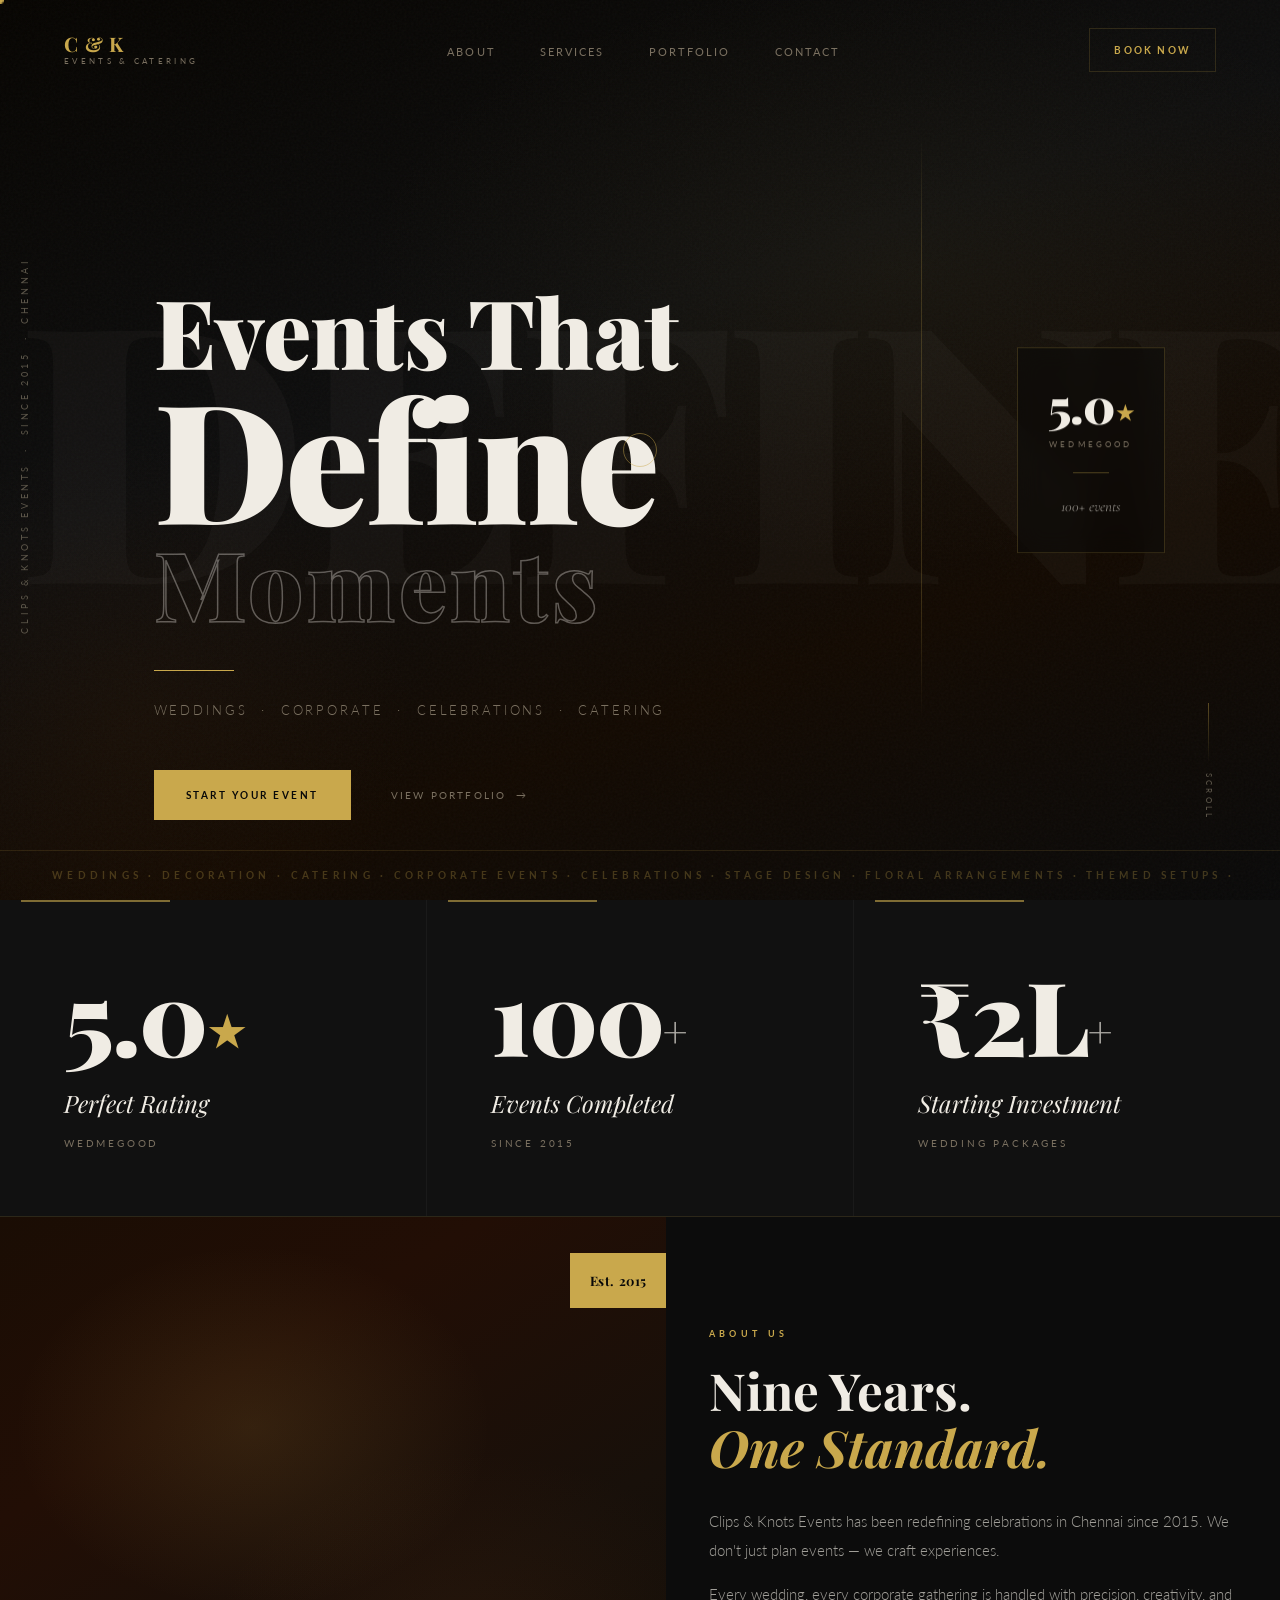
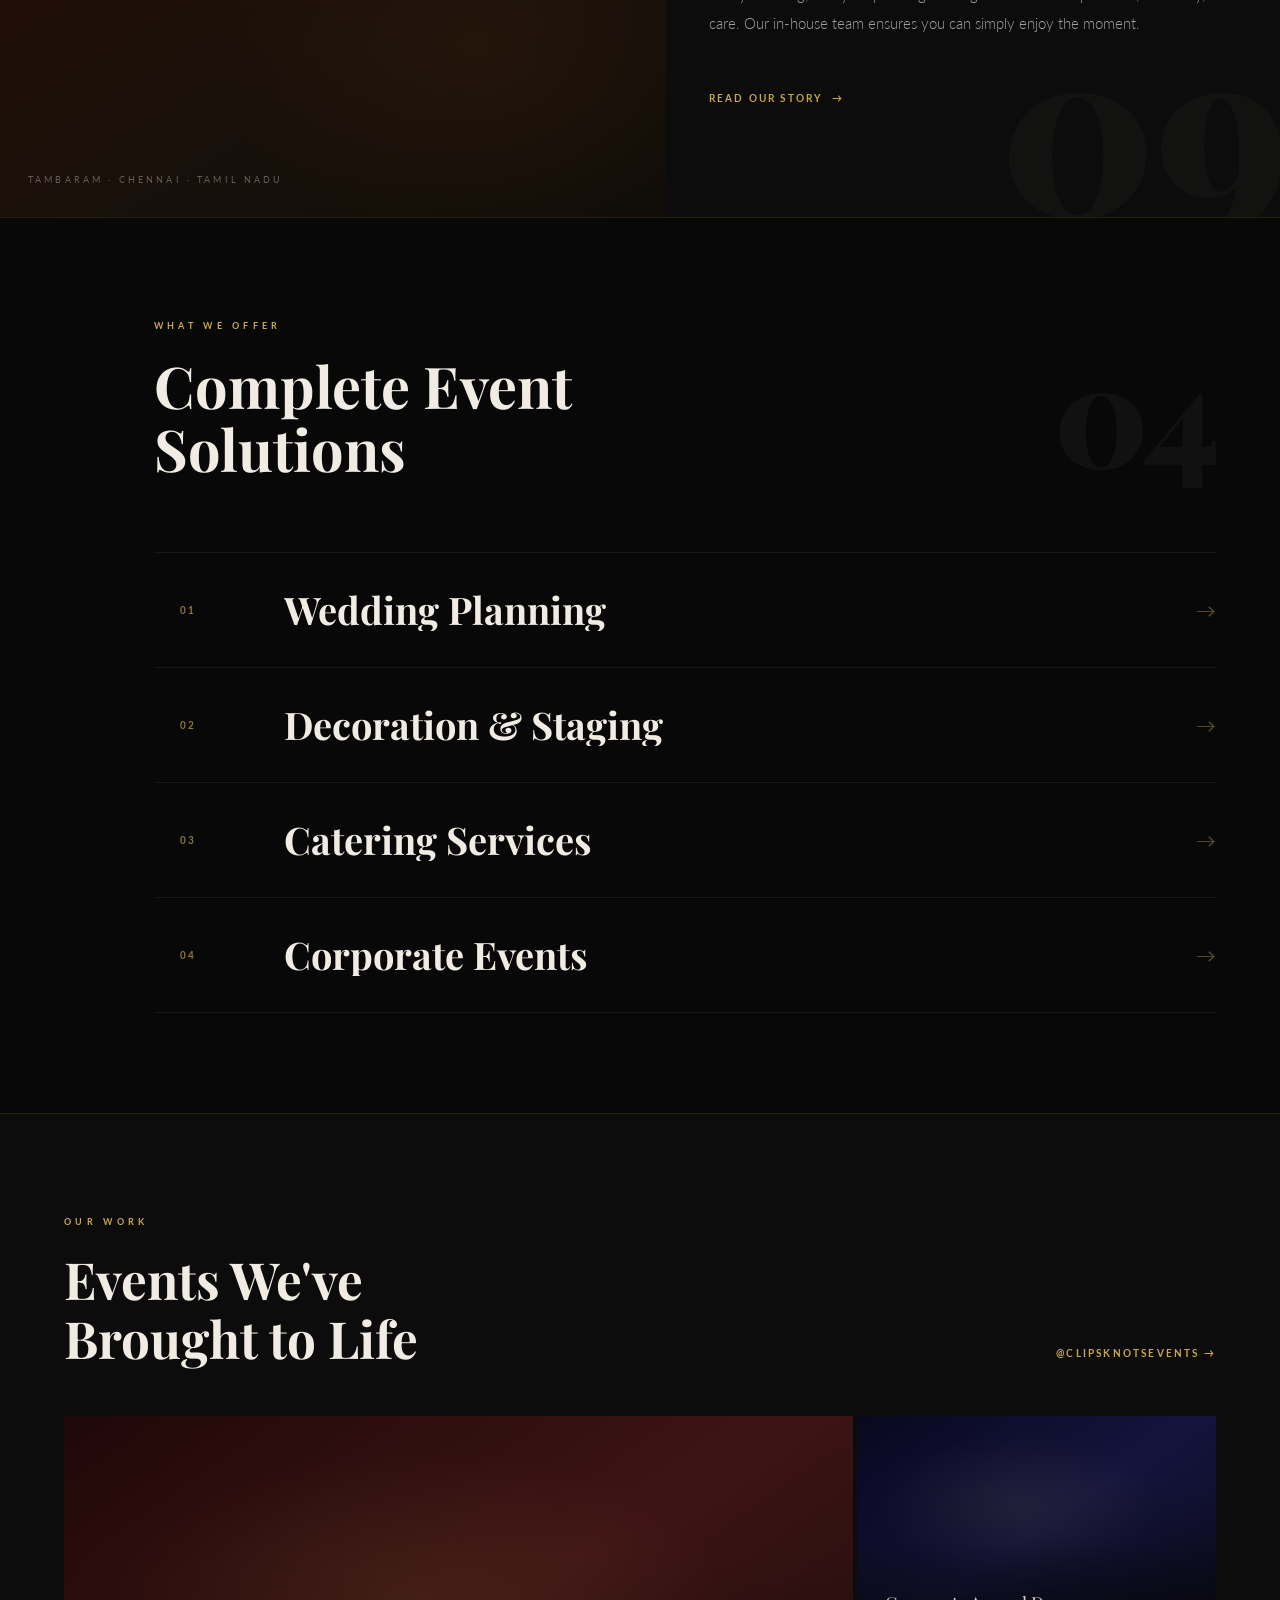
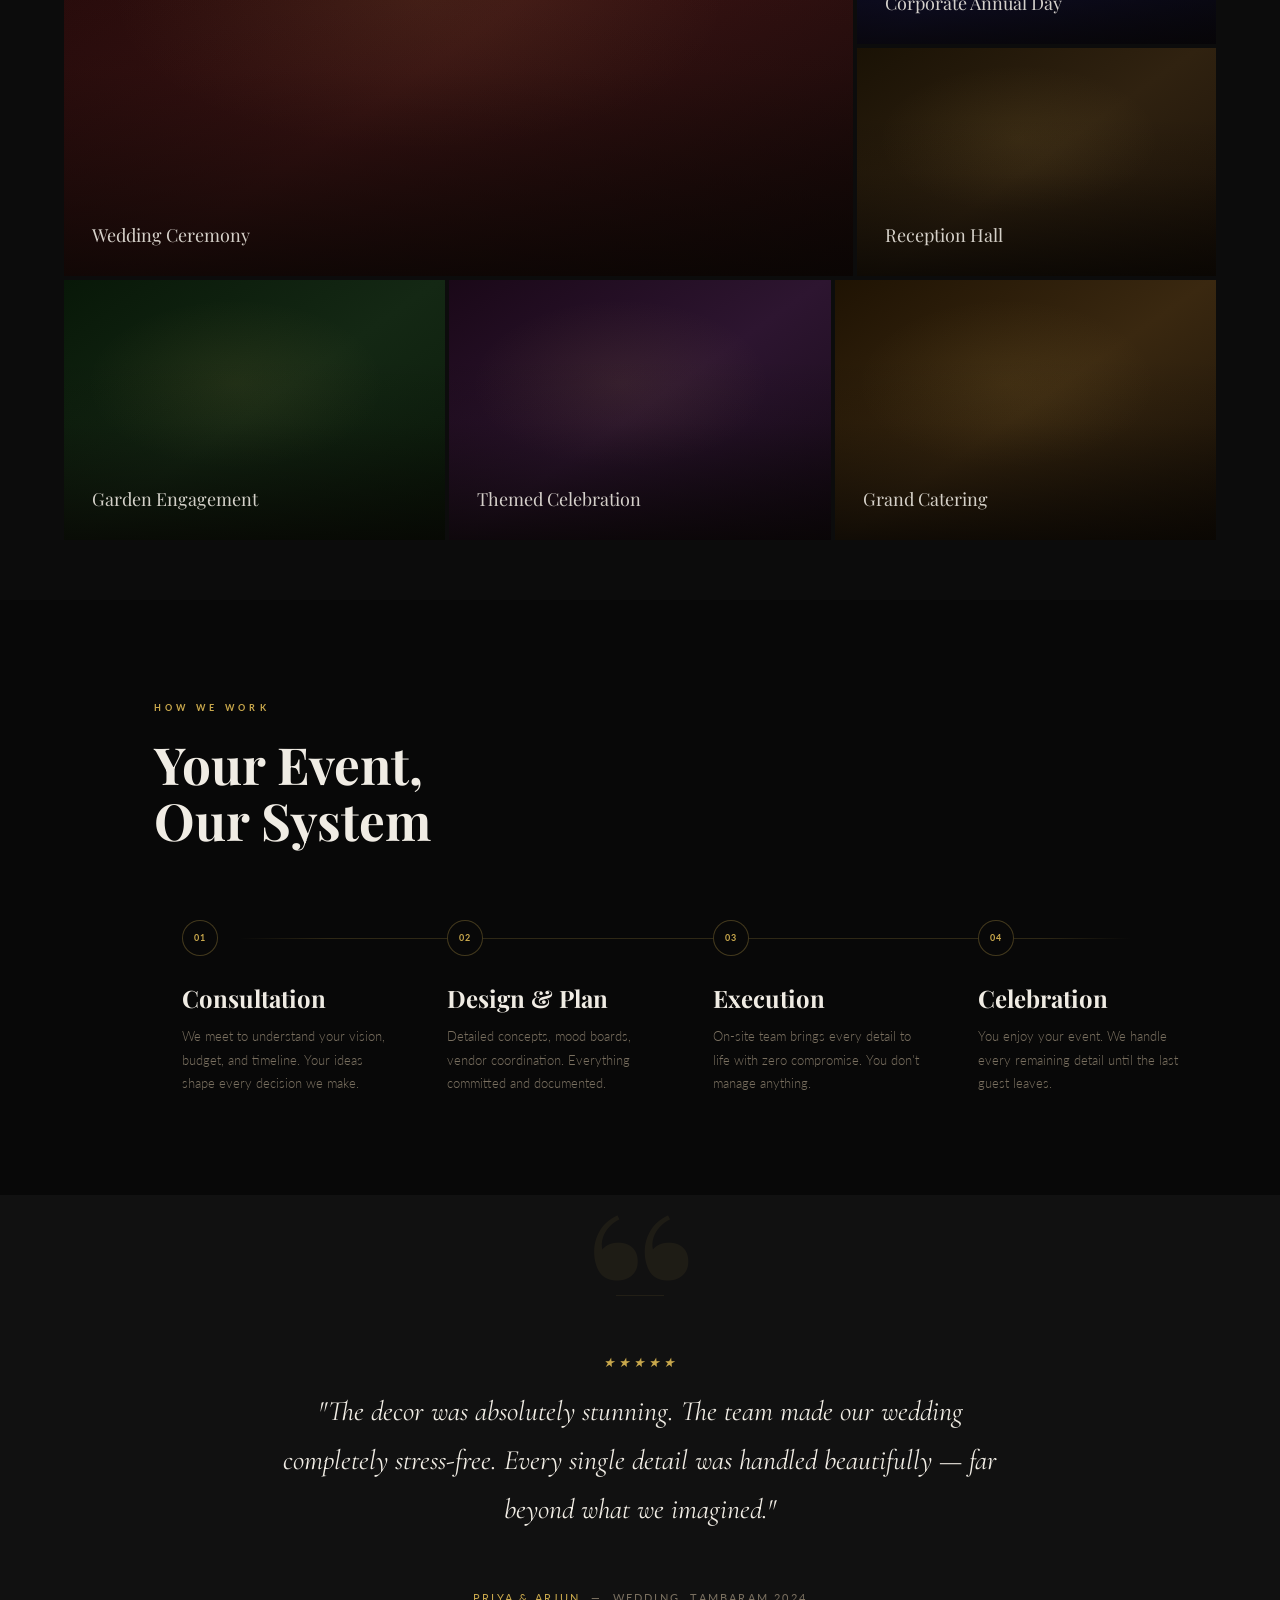
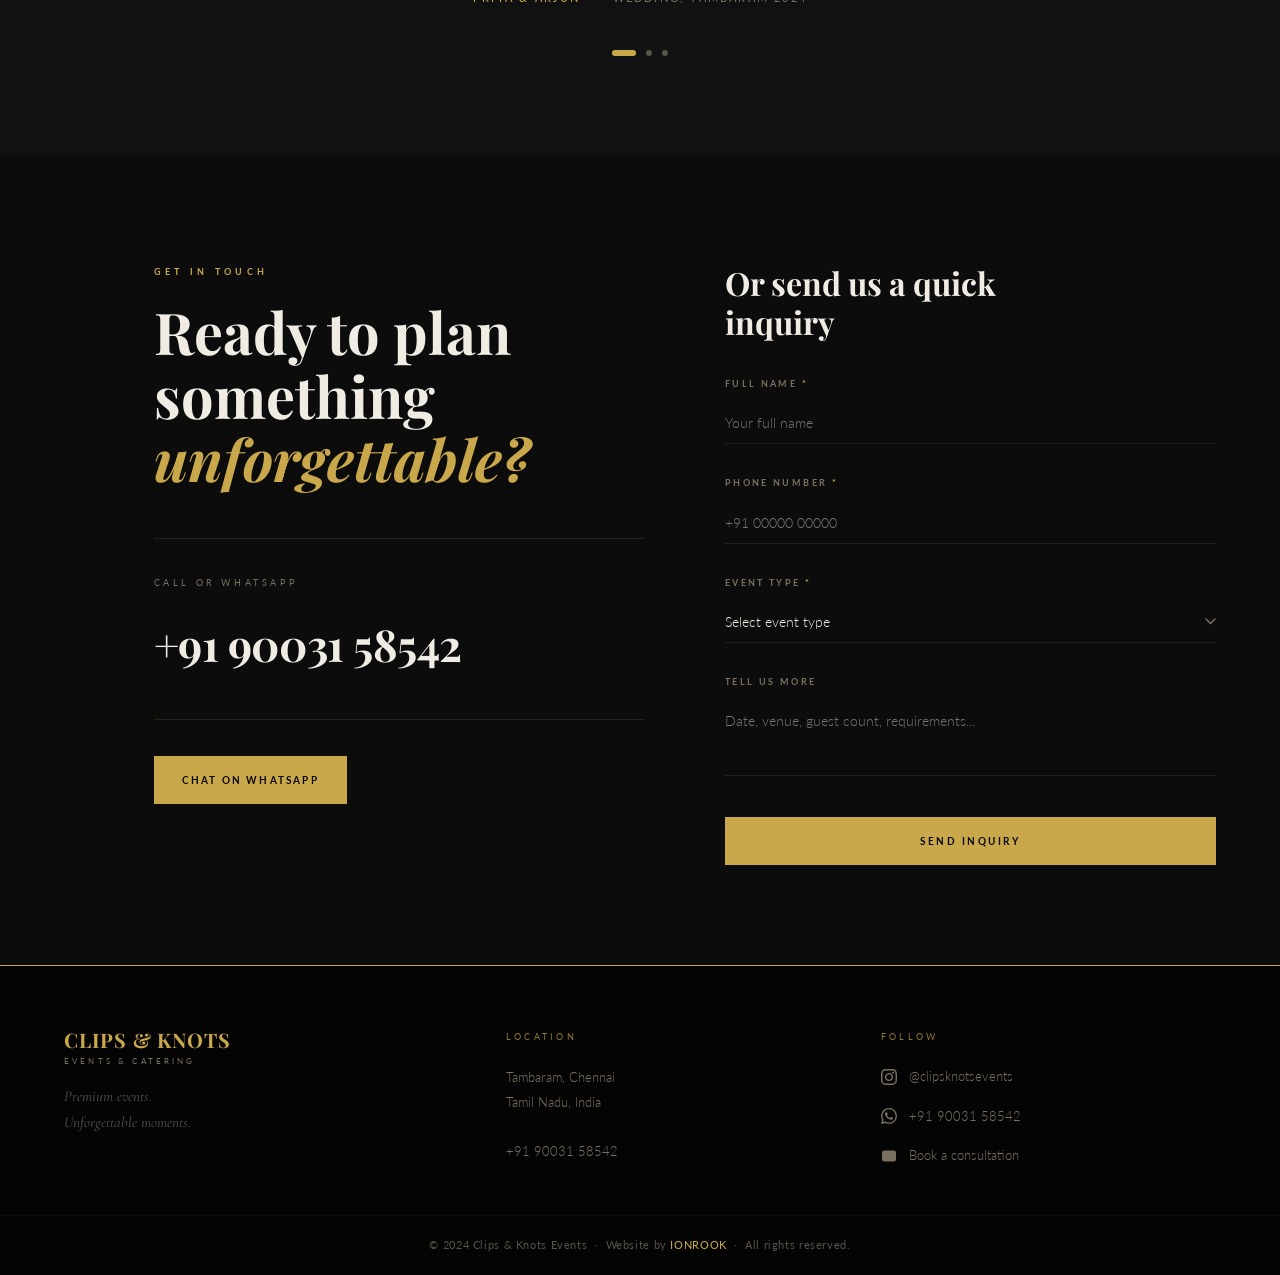
==== index.html @ 50ed9e3c "clips knots final build" ====
<!DOCTYPE html>
<html lang="en">
<head>
  <meta charset="UTF-8">
  <meta name="viewport" content="width=device-width, initial-scale=1.0">
  <meta name="description" content="Clips & Knots Events — Premium event management and catering in Chennai. Weddings, corporate, celebrations. 5.0 rated. +91 90031 58542">
  <meta name="keywords" content="event management Chennai, wedding planning Tambaram, wedding catering Chennai, event decoration Chennai">
  <meta property="og:title" content="Clips & Knots Events — Premium Event Management Chennai">
  <meta property="og:description" content="5.0 rated. 100+ events. Handled with precision.">
  <meta property="og:type" content="website">
  <title>Clips &amp; Knots Events — Premium Event Management Chennai</title>
  <link rel="preconnect" href="https://fonts.googleapis.com">
  <link rel="preconnect" href="https://fonts.gstatic.com" crossorigin>
  <link href="https://fonts.googleapis.com/css2?family=Playfair+Display:ital,wght@0,400;0,700;0,900;1,400;1,700&family=Lato:wght@300;400;700&family=Cormorant+Garamond:ital,wght@1,400;1,500;1,600&display=swap" rel="stylesheet">
  <link rel="stylesheet" href="css/home.css">
</head>
<body>

  <!-- Custom cursor (hidden on touch devices via CSS) -->
  <div class="cursor" aria-hidden="true"></div>
  <div class="cursor-ring" aria-hidden="true"></div>

  <!-- Fixed left sidebar -->
  <aside class="sidebar" aria-hidden="true">
    <span class="sidebar-text">Clips &amp; Knots Events &nbsp;&middot;&nbsp; Since 2015 &nbsp;&middot;&nbsp; Chennai</span>
  </aside>

  <!-- ============================================================
       NAVIGATION
       ============================================================ -->
  <nav class="nav" role="navigation" aria-label="Main navigation">
    <a href="index.html" class="nav-logo" aria-label="Clips & Knots Events — Home">
      C &amp; K
      <small>Events &amp; Catering</small>
    </a>
    <ul class="nav-links" role="list">
      <li><a href="about.html">About</a></li>
      <li><a href="#services">Services</a></li>
      <li><a href="#work">Portfolio</a></li>
      <li><a href="#contact">Contact</a></li>
    </ul>
    <a href="#contact" class="nav-cta">Book Now</a>
    <button class="hamburger" aria-label="Open menu" aria-expanded="false">
      <span></span><span></span><span></span>
    </button>
  </nav>

  <!-- Mobile menu -->
  <div class="mobile-menu" role="dialog" aria-modal="true" aria-label="Navigation menu">
    <a href="about.html">About</a>
    <a href="#services">Services</a>
    <a href="#work">Portfolio</a>
    <a href="#contact">Contact</a>
    <a href="https://wa.me/919003158542?text=Hi%20Clips%20%26%20Knots%2C%20I'm%20interested%20in%20your%20event%20planning%20services." target="_blank" rel="noopener noreferrer">WhatsApp Us</a>
  </div>

  <main>

    <!-- ============================================================
         HERO — Theatre-curtain reveal, asymmetric
         ============================================================ -->
    <section class="hero" id="hero" aria-label="Hero">
      <!-- Decorative background word -->
      <span class="hero-bg-word" aria-hidden="true">DEFINE</span>
      <!-- Thin vertical gold accent -->
      <div class="hero-line" aria-hidden="true"></div>

      <div class="hero-content">

        

        <!-- Main headline — theatre curtain per line -->
        <h1 class="hero-headline">
          <span class="line-wrap">
            <span class="line-inner delay-1 l1">Events That</span>
          </span>
          <span class="line-wrap">
            <span class="line-inner delay-2 l2">Define</span>
          </span>
          <span class="line-wrap">
            <span class="line-inner delay-3 l3" aria-hidden="true">Moments</span>
          </span>
        </h1>

        <!-- Gold rule after headline -->
        <div class="hero-rule" aria-hidden="true">
          <div class="hero-rule-inner"></div>
        </div>

        <!-- Subtitle -->
        <div class="hero-sub" aria-label="Weddings · Corporate · Celebrations · Catering">
          <div class="hero-sub-inner">
            Weddings &nbsp;&middot;&nbsp; Corporate &nbsp;&middot;&nbsp; Celebrations &nbsp;&middot;&nbsp; Catering
          </div>
        </div>

        <!-- CTAs -->
        <div class="hero-actions" aria-label="Call to action">
          <div class="hero-actions-inner">
            <a href="#contact" class="btn-gold">Start Your Event</a>
            <a href="#work" class="btn-text">View Portfolio <span>&rarr;</span></a>
          </div>
        </div>

      </div>

      <!-- Floating achievement badge — fills right dead zone on desktop -->
      <div class="hero-badge" aria-hidden="true">
        <p class="hero-badge-num">5.0<span class="hero-badge-star">&#9733;</span></p>
        <p class="hero-badge-label">WedMeGood</p>
        <div class="hero-badge-sep"></div>
        <p class="hero-badge-events">100+ events</p>
      </div>

      <!-- Scroll indicator -->
      <div class="hero-scroll" aria-hidden="true">
        <div class="hero-scroll-line"></div>
        <span>Scroll</span>
      </div>

      <!-- Scrolling ticker -->
      <div class="hero-ticker" aria-hidden="true">
        <div class="hero-ticker-inner">
          <span class="hero-ticker-text">WEDDINGS &middot; DECORATION &middot; CATERING &middot; CORPORATE EVENTS &middot; CELEBRATIONS &middot; STAGE DESIGN &middot; FLORAL ARRANGEMENTS &middot; THEMED SETUPS &middot;&nbsp;</span>
          <span class="hero-ticker-text">WEDDINGS &middot; DECORATION &middot; CATERING &middot; CORPORATE EVENTS &middot; CELEBRATIONS &middot; STAGE DESIGN &middot; FLORAL ARRANGEMENTS &middot; THEMED SETUPS &middot;&nbsp;</span>
        </div>
      </div>
    </section>

    <!-- ============================================================
         STATS — Architectural number display
         ============================================================ -->
    <section class="stats" aria-label="Our track record">
      <div class="stats-inner">
        <div class="stat-block sr">
          <span class="stat-num">5.0<span class="stat-star">&#9733;</span></span>
          <p class="stat-label">Perfect Rating</p>
          <p class="stat-sub">WedMeGood</p>
        </div>
        <div class="stat-block sr sr-d1">
          <span class="stat-num">100<span style="font-size:0.42em;vertical-align:middle;opacity:0.7;">+</span></span>
          <p class="stat-label">Events Completed</p>
          <p class="stat-sub">Since 2015</p>
        </div>
        <div class="stat-block sr sr-d2">
          <span class="stat-num">&#8377;2L<span style="font-size:0.42em;vertical-align:middle;opacity:0.7;">+</span></span>
          <p class="stat-label">Starting Investment</p>
          <p class="stat-sub">Wedding packages</p>
        </div>
      </div>
    </section>

    <!-- ============================================================
         ABOUT — Asymmetric, image-dominant
         ============================================================ -->
    <section class="about" id="about" aria-labelledby="about-heading">
      <!-- Left: full-bleed image column -->
      <div class="about-img-col sr">
        <div class="about-img" role="img" aria-label="Premium event setup by Clips &amp; Knots"></div>
        <div class="about-badge">Est.&nbsp;2015</div>
        <p class="about-img-caption">Tambaram · Chennai · Tamil Nadu</p>
      </div>

      <!-- Right: text column -->
      <div class="about-text-col">
        <span class="sec-label sr">About Us</span>
        <h2 class="about-headline sr sr-d1" id="about-heading">
          Nine Years.<br>
          <em>One Standard.</em>
        </h2>
        <div class="about-body">
          <p class="sr sr-d2">
            Clips &amp; Knots Events has been redefining celebrations in Chennai since 2015.
            We don't just plan events — we craft experiences.
          </p>
          <p class="sr sr-d3">
            Every wedding, every corporate gathering is handled with precision, creativity,
            and care. Our in-house team ensures you can simply enjoy the moment.
          </p>
        </div>
        <a href="about.html" class="link-arrow sr sr-d3">
          Read our story <span>&rarr;</span>
        </a>
      </div>
    </section>

    <!-- ============================================================
         SERVICES — Full-width numbered list (not cards)
         ============================================================ -->
    <section class="services" id="services" aria-labelledby="services-heading">
      <div class="services-header">
        <div>
          <span class="sec-label sr">What We Offer</span>
          <h2 class="services-headline sr sr-d1" id="services-heading">
            Complete Event<br>Solutions
          </h2>
        </div>
        <span class="services-count" aria-hidden="true">04</span>
      </div>

      <ul class="services-list" aria-label="Our services">
        <li class="svc-row sr">
          <span class="svc-num" aria-hidden="true">01</span>
          <div class="svc-main">
            <h3 class="svc-title">Wedding Planning</h3>
            <p class="svc-desc">Full coordination from engagement to reception. Every detail handled so you can be fully present on your most important day.</p>
          </div>
          <span class="svc-arr" aria-hidden="true">&rarr;</span>
        </li>
        <li class="svc-row sr sr-d1">
          <span class="svc-num" aria-hidden="true">02</span>
          <div class="svc-main">
            <h3 class="svc-title">Decoration &amp; Staging</h3>
            <p class="svc-desc">Grand stage decor, floral arrangements, thematic setups. Premium aesthetics crafted for every budget and style.</p>
          </div>
          <span class="svc-arr" aria-hidden="true">&rarr;</span>
        </li>
        <li class="svc-row sr sr-d2">
          <span class="svc-num" aria-hidden="true">03</span>
          <div class="svc-main">
            <h3 class="svc-title">Catering Services</h3>
            <p class="svc-desc">Vegetarian and non-vegetarian menus. Our signature biryani and diverse cuisines, impeccably prepared and presented.</p>
          </div>
          <span class="svc-arr" aria-hidden="true">&rarr;</span>
        </li>
        <li class="svc-row sr sr-d3">
          <span class="svc-num" aria-hidden="true">04</span>
          <div class="svc-main">
            <h3 class="svc-title">Corporate Events</h3>
            <p class="svc-desc">Annual days, product launches, team events. Professional execution that leaves a lasting impression on every attendee.</p>
          </div>
          <span class="svc-arr" aria-hidden="true">&rarr;</span>
        </li>
      </ul>
    </section>

    <!-- ============================================================
         PORTFOLIO — Asymmetric layout (not a 3×2 grid)
         ============================================================ -->
    <section class="portfolio" id="work" aria-labelledby="portfolio-heading">
      <div class="portfolio-header">
        <div>
          <span class="sec-label sr">Our Work</span>
          <h2 class="portfolio-title sr sr-d1" id="portfolio-heading">
            Events We've<br>Brought to Life
          </h2>
        </div>
        <a href="https://www.instagram.com/clipsknotsevents" target="_blank" rel="noopener noreferrer" class="portfolio-ig-link sr sr-d2" aria-label="View more on Instagram @clipsknotsevents">
          @clipsknotsevents &rarr;
        </a>
      </div>

      <!-- Asymmetric grid: 1 large left + 2 stacked right / 3 wide bottom -->
      <div class="portfolio-grid" role="list">

        <!-- Featured: large left -->
        <div class="p-item sr" role="listitem">
          <div class="p-img p-img-1" role="img" aria-label="Elegant wedding ceremony — floral arch decor"></div>
          <div class="p-overlay" aria-hidden="true">
            <p class="p-name">Wedding Ceremony</p>
            <div class="p-line"></div>
          </div>
        </div>

        <!-- Stack: 2 right -->
        <div class="p-stack" role="list">
          <div class="p-item sr sr-d1" role="listitem">
            <div class="p-img p-img-2" role="img" aria-label="Corporate annual day event setup"></div>
            <div class="p-overlay" aria-hidden="true">
              <p class="p-name">Corporate Annual Day</p>
              <div class="p-line"></div>
            </div>
          </div>
          <div class="p-item sr sr-d2" role="listitem">
            <div class="p-img p-img-3" role="img" aria-label="Luxury reception hall decor in gold"></div>
            <div class="p-overlay" aria-hidden="true">
              <p class="p-name">Reception Hall</p>
              <div class="p-line"></div>
            </div>
          </div>
        </div>

        <!-- Bottom row: 3 equal wide -->
        <div class="portfolio-bottom" role="list">
          <div class="p-item sr" style="height:260px;" role="listitem">
            <div class="p-img p-img-4" role="img" aria-label="Garden engagement ceremony"></div>
            <div class="p-overlay" aria-hidden="true">
              <p class="p-name">Garden Engagement</p>
              <div class="p-line"></div>
            </div>
          </div>
          <div class="p-item sr sr-d1" style="height:260px;" role="listitem">
            <div class="p-img p-img-5" role="img" aria-label="Themed birthday celebration"></div>
            <div class="p-overlay" aria-hidden="true">
              <p class="p-name">Themed Celebration</p>
              <div class="p-line"></div>
            </div>
          </div>
          <div class="p-item sr sr-d2" style="height:260px;" role="listitem">
            <div class="p-img p-img-6" role="img" aria-label="Grand catering spread for 500+ guests"></div>
            <div class="p-overlay" aria-hidden="true">
              <p class="p-name">Grand Catering</p>
              <div class="p-line"></div>
            </div>
          </div>
        </div>
      </div>
    </section>

    <!-- ============================================================
         PROCESS — Horizontal connected steps
         ============================================================ -->
    <section class="process" id="process" aria-labelledby="process-heading">
      <div class="process-top">
        <span class="sec-label sr">How We Work</span>
        <h2 class="process-headline sr sr-d1" id="process-heading">
          Your Event,<br>Our System
        </h2>
      </div>
      <div class="process-steps">
        <div class="ps sr">
          <div class="ps-num" aria-hidden="true">01</div>
          <h3 class="ps-title">Consultation</h3>
          <p class="ps-desc">We meet to understand your vision, budget, and timeline. Your ideas shape every decision we make.</p>
        </div>
        <div class="ps sr sr-d1">
          <div class="ps-num" aria-hidden="true">02</div>
          <h3 class="ps-title">Design &amp; Plan</h3>
          <p class="ps-desc">Detailed concepts, mood boards, vendor coordination. Everything committed and documented.</p>
        </div>
        <div class="ps sr sr-d2">
          <div class="ps-num" aria-hidden="true">03</div>
          <h3 class="ps-title">Execution</h3>
          <p class="ps-desc">On-site team brings every detail to life with zero compromise. You don't manage anything.</p>
        </div>
        <div class="ps sr sr-d3">
          <div class="ps-num" aria-hidden="true">04</div>
          <h3 class="ps-title">Celebration</h3>
          <p class="ps-desc">You enjoy your event. We handle every remaining detail until the last guest leaves.</p>
        </div>
      </div>
    </section>

    <!-- ============================================================
         TESTIMONIALS — Single rotating quote (not 3 cards)
         ============================================================ -->
    <section class="testimonials" id="testimonials" aria-labelledby="testimonials-heading">
      <span class="t-quote-mark" aria-hidden="true">&ldquo;</span>
      <div class="t-rule" aria-hidden="true"></div>

      <h2 class="sr" style="position:absolute;width:1px;height:1px;overflow:hidden;clip:rect(0,0,0,0);" id="testimonials-heading">Client testimonials</h2>

      <!-- Testimonial texts -->
      <div class="t-texts" aria-live="polite">
        <blockquote class="t-text active" data-idx="0">
          <p class="t-stars" aria-label="5 stars">&#9733;&#9733;&#9733;&#9733;&#9733;</p>
          "The decor was absolutely stunning. The team made our wedding completely stress-free. Every single detail was handled beautifully — far beyond what we imagined."
        </blockquote>
        <blockquote class="t-text" data-idx="1">
          <p class="t-stars" aria-label="5 stars">&#9733;&#9733;&#9733;&#9733;&#9733;</p>
          "Exceptional catering and flawless coordination for our company's annual day. Our entire team was thoroughly impressed. We've already booked them for next quarter."
        </blockquote>
        <blockquote class="t-text" data-idx="2">
          <p class="t-stars" aria-label="5 stars">&#9733;&#9733;&#9733;&#9733;&#9733;</p>
          "Charles and his team took complete charge and delivered an event far beyond what we could have planned ourselves. Pure relief, from start to finish."
        </blockquote>
      </div>

      <!-- Author names -->
      <div class="t-authors" aria-hidden="true">
        <span class="t-author active" data-idx="0">
          <strong>Priya &amp; Arjun</strong> &nbsp;—&nbsp; Wedding, Tambaram 2024
        </span>
        <span class="t-author" data-idx="1">
          <strong>Ramesh Kumar</strong> &nbsp;—&nbsp; Corporate Annual Day, Chennai 2024
        </span>
        <span class="t-author" data-idx="2">
          <strong>Meena &amp; Suresh</strong> &nbsp;—&nbsp; Reception Ceremony, Chennai 2023
        </span>
      </div>

      <!-- Dot navigation -->
      <div class="t-dots" role="tablist" aria-label="Switch testimonial">
        <button class="t-dot active" data-idx="0" role="tab" aria-selected="true" aria-label="Testimonial 1 of 3"></button>
        <button class="t-dot" data-idx="1" role="tab" aria-selected="false" aria-label="Testimonial 2 of 3"></button>
        <button class="t-dot" data-idx="2" role="tab" aria-selected="false" aria-label="Testimonial 3 of 3"></button>
      </div>
    </section>

    <!-- ============================================================
         CONTACT — Phone as typographic centrepiece
         ============================================================ -->
    <section class="contact" id="contact" aria-labelledby="contact-heading">

      <div class="contact-left">
        <span class="sec-label sr">Get in Touch</span>
        <h2 class="contact-headline sr sr-d1" id="contact-heading">
          Ready to plan<br>something<br><em>unforgettable?</em>
        </h2>

        <div class="contact-phone-block sr sr-d2">
          <p class="contact-phone-label">Call or WhatsApp</p>
          <a href="tel:+919003158542" class="contact-phone">+91 90031 58542</a>
        </div>

        <div class="sr sr-d3">
          <a
            href="https://wa.me/919003158542?text=Hi%20Clips%20%26%20Knots%2C%20I'm%20interested%20in%20your%20event%20planning%20services.%20Can%20we%20discuss%3F"
            class="contact-wa-btn"
            target="_blank"
            rel="noopener noreferrer"
            aria-label="Chat with us on WhatsApp"
          >
            Chat on WhatsApp
          </a>
        </div>
      </div>

      <div class="contact-form-wrap sr sr-d2">
        <h3 class="form-title">Or send us a quick<br>inquiry</h3>
        <form id="contactForm" novalidate aria-label="Event inquiry form">

          <div class="fgroup">
            <label for="cfName">Full Name <span aria-hidden="true" style="color:var(--gold)">*</span></label>
            <input type="text" id="cfName" name="name" placeholder="Your full name" required aria-required="true" autocomplete="name">
            <span class="ferr" role="alert">Please enter your name</span>
          </div>

          <div class="fgroup">
            <label for="cfPhone">Phone Number <span aria-hidden="true" style="color:var(--gold)">*</span></label>
            <input type="tel" id="cfPhone" name="phone" placeholder="+91 00000 00000" required aria-required="true" inputmode="tel" autocomplete="tel">
            <span class="ferr" role="alert">Please enter your phone number</span>
          </div>

          <div class="fgroup">
            <label for="cfEvent">Event Type <span aria-hidden="true" style="color:var(--gold)">*</span></label>
            <select id="cfEvent" name="event" required aria-required="true">
              <option value="">Select event type</option>
              <option value="wedding">Wedding</option>
              <option value="reception">Reception</option>
              <option value="engagement">Engagement</option>
              <option value="corporate">Corporate Event</option>
              <option value="birthday">Birthday Celebration</option>
              <option value="catering">Catering Only</option>
              <option value="other">Other</option>
            </select>
            <span class="ferr" role="alert">Please select an event type</span>
          </div>

          <div class="fgroup">
            <label for="cfMsg">Tell Us More</label>
            <textarea id="cfMsg" name="message" placeholder="Date, venue, guest count, requirements..." rows="3"></textarea>
          </div>

          <button type="submit" class="btn-gold" style="width:100%;justify-content:center;font-size:10px;">
            Send Inquiry
          </button>
          <div class="form-success-msg" role="status" aria-live="polite"></div>
        </form>
      </div>
    </section>

  </main>

  <!-- ============================================================
       FOOTER
       ============================================================ -->
  <footer class="footer" role="contentinfo">
    <div class="footer-main">
      <div>
        <p class="footer-brand-name">CLIPS &amp; KNOTS</p>
        <p class="footer-brand-sub">Events &amp; Catering</p>
        <p class="footer-brand-tag">Premium events.<br>Unforgettable moments.</p>
      </div>
      <div>
        <p class="footer-col-title">Location</p>
        <address class="footer-address">
          Tambaram, Chennai<br>
          Tamil Nadu, India<br><br>
          <a href="tel:+919003158542">+91 90031 58542</a>
        </address>
      </div>
      <div>
        <p class="footer-col-title">Follow</p>
        <div class="footer-social">
          <a href="https://www.instagram.com/clipsknotsevents" target="_blank" rel="noopener noreferrer" class="footer-slink" aria-label="Instagram — @clipsknotsevents">
            <svg viewBox="0 0 24 24" aria-hidden="true"><path d="M12 2.163c3.204 0 3.584.012 4.85.07 3.252.148 4.771 1.691 4.919 4.919.058 1.265.069 1.645.069 4.849 0 3.205-.012 3.584-.069 4.849-.149 3.225-1.664 4.771-4.919 4.919-1.266.058-1.644.07-4.85.07-3.204 0-3.584-.012-4.849-.07-3.26-.149-4.771-1.699-4.919-4.92-.058-1.265-.07-1.644-.07-4.849 0-3.204.013-3.583.07-4.849.149-3.227 1.664-4.771 4.919-4.919 1.266-.057 1.645-.069 4.849-.069zm0-2.163c-3.259 0-3.667.014-4.947.072-4.358.2-6.78 2.618-6.98 6.98-.059 1.281-.073 1.689-.073 4.948 0 3.259.014 3.668.072 4.948.2 4.358 2.618 6.78 6.98 6.98 1.281.058 1.689.072 4.948.072 3.259 0 3.668-.014 4.948-.072 4.354-.2 6.782-2.618 6.979-6.98.059-1.28.073-1.689.073-4.948 0-3.259-.014-3.667-.072-4.947-.196-4.354-2.617-6.78-6.979-6.98-1.281-.059-1.69-.073-4.949-.073zm0 5.838c-3.403 0-6.162 2.759-6.162 6.162s2.759 6.163 6.162 6.163 6.162-2.759 6.162-6.163c0-3.403-2.759-6.162-6.162-6.162zm0 10.162c-2.209 0-4-1.79-4-4 0-2.209 1.791-4 4-4s4 1.791 4 4c0 2.21-1.791 4-4 4zm6.406-11.845c-.796 0-1.441.645-1.441 1.44s.645 1.44 1.441 1.44c.795 0 1.439-.645 1.439-1.44s-.644-1.44-1.439-1.44z"/></svg>
            @clipsknotsevents
          </a>
          <a href="https://wa.me/919003158542" target="_blank" rel="noopener noreferrer" class="footer-slink" aria-label="WhatsApp — +91 90031 58542">
            <svg viewBox="0 0 24 24" aria-hidden="true"><path d="M17.472 14.382c-.297-.149-1.758-.867-2.03-.967-.273-.099-.471-.148-.67.15-.197.297-.767.966-.94 1.164-.173.199-.347.223-.644.075-.297-.15-1.255-.463-2.39-1.475-.883-.788-1.48-1.761-1.653-2.059-.173-.297-.018-.458.13-.606.134-.133.298-.347.446-.52.149-.174.198-.298.298-.497.099-.198.05-.371-.025-.52-.075-.149-.669-1.612-.916-2.207-.242-.579-.487-.5-.669-.51-.173-.008-.371-.01-.57-.01-.198 0-.52.074-.792.372-.272.297-1.04 1.016-1.04 2.479 0 1.462 1.065 2.875 1.213 3.074.149.198 2.096 3.2 5.077 4.487.709.306 1.262.489 1.694.625.712.227 1.36.195 1.871.118.571-.085 1.758-.719 2.006-1.413.248-.694.248-1.289.173-1.413-.074-.124-.272-.198-.57-.347m-5.421 7.403h-.004a9.87 9.87 0 01-5.031-1.378l-.361-.214-3.741.982.998-3.648-.235-.374a9.86 9.86 0 01-1.51-5.26c.001-5.45 4.436-9.884 9.888-9.884 2.64 0 5.122 1.03 6.988 2.898a9.825 9.825 0 012.893 6.994c-.003 5.45-4.437 9.884-9.885 9.884m8.413-18.297A11.815 11.815 0 0012.05 0C5.495 0 .16 5.335.157 11.892c0 2.096.547 4.142 1.588 5.945L.057 24l6.305-1.654a11.882 11.882 0 005.683 1.448h.005c6.554 0 11.89-5.335 11.893-11.893a11.821 11.821 0 00-3.48-8.413z"/></svg>
            +91 90031 58542
          </a>
          <a href="contact.html" class="footer-slink" aria-label="Contact page">
            <svg viewBox="0 0 24 24" aria-hidden="true" fill="none" stroke="currentColor" stroke-width="1.5"><path d="M21.75 6.75v10.5a2.25 2.25 0 01-2.25 2.25h-15a2.25 2.25 0 01-2.25-2.25V6.75m19.5 0A2.25 2.25 0 0019.5 4.5h-15a2.25 2.25 0 00-2.25 2.25m19.5 0v.243a2.25 2.25 0 01-1.07 1.916l-7.5 4.615a2.25 2.25 0 01-2.36 0L3.32 8.91a2.25 2.25 0 01-1.07-1.916V6.75"/></svg>
            Book a consultation
          </a>
        </div>
      </div>
    </div>
    <div class="footer-bottom">
      <p>&#169; 2024 Clips &amp; Knots Events &nbsp;&middot;&nbsp; Website by <span style="color:var(--gold);">IONROOK</span> &nbsp;&middot;&nbsp; All rights reserved.</p>
    </div>
  </footer>

  <script src="js/main.js"></script>
  <script src="js/home.js"></script>
</body>
</html>
---- css/home.css ----
@import url('https://fonts.googleapis.com/css2?family=Playfair+Display:ital,wght@0,400;0,700;0,900;1,400;1,700&family=Lato:wght@300;400;700&family=Cormorant+Garamond:ital,wght@1,400;1,500;1,600&display=swap');

/* ============================================
   TOKENS
   ============================================ */
:root {
  --black:    #080808;
  --dark:     #0c0c0c;
  --dark-2:   #111111;
  --dark-3:   #181818;
  --white:    #f0ece4;
  --muted:    #7a7060;
  --muted-2:  #5a5448;
  --gold:     #c9a84c;
  --gold-dim: rgba(201,168,76,0.18);
  --gold-line:rgba(201,168,76,0.14);
  --serif:    'Playfair Display', Georgia, serif;
  --sans:     'Lato', sans-serif;
  --quote:    'Cormorant Garamond', Georgia, serif;
  --ease-out: cubic-bezier(0.76, 0, 0.24, 1);
  --ease-in:  cubic-bezier(0.24, 1, 0.76, 1);
}

/* ============================================
   RESET
   ============================================ */
*, *::before, *::after { margin:0; padding:0; box-sizing:border-box; }
html { scroll-behavior: smooth; font-size: 16px; }
body {
  font-family: var(--sans);
  background: var(--black);
  color: var(--white);
  overflow-x: hidden;
  line-height: 1.8;
  cursor: none;
}
a { text-decoration: none; color: inherit; }
ul { list-style: none; }
button { background: none; border: none; cursor: none; }

/* Show default cursor on mobile */
@media (hover: none) {
  body { cursor: auto; }
  button { cursor: pointer; }
}

/* ============================================
   CUSTOM CURSOR
   ============================================ */
.cursor {
  width: 7px; height: 7px;
  background: var(--gold);
  border-radius: 50%;
  position: fixed;
  top: 0; left: 0;
  pointer-events: none;
  z-index: 9999;
  transform: translate(-50%,-50%);
  transition: width .25s var(--ease-out), height .25s var(--ease-out), opacity .25s;
  will-change: transform;
}
.cursor-ring {
  width: 34px; height: 34px;
  border: 1px solid rgba(201,168,76,0.45);
  border-radius: 50%;
  position: fixed;
  top: 0; left: 0;
  pointer-events: none;
  z-index: 9998;
  transform: translate(-50%,-50%);
  transition: width .3s var(--ease-out), height .3s var(--ease-out), opacity .3s, border-color .3s;
  will-change: left, top;
}
body.ch .cursor { width: 12px; height: 12px; }
body.ch .cursor-ring {
  width: 56px; height: 56px;
  border-color: rgba(201,168,76,0.22);
}
@media (hover: none) { .cursor, .cursor-ring { display: none; } }

/* ============================================
   FIXED SIDEBAR
   ============================================ */
.sidebar {
  position: fixed;
  left: 18px;
  top: 50%;
  z-index: 200;
  transform: translateY(-50%);
}
.sidebar-text {
  writing-mode: vertical-rl;
  transform: rotate(180deg);
  font-family: var(--sans);
  font-size: 8.5px;
  font-weight: 400;
  letter-spacing: 0.42em;
  text-transform: uppercase;
  color: var(--muted-2);
  white-space: nowrap;
  user-select: none;
}
@media (max-width: 1024px) { .sidebar { display: none; } }

/* ============================================
   NAVIGATION
   ============================================ */
.nav {
  position: fixed;
  top: 0; left: 0; right: 0;
  z-index: 1000;
  padding: 28px 5% 28px 64px;
  display: flex;
  align-items: center;
  justify-content: space-between;
  transition: padding .4s var(--ease-out), background .4s;
}
.nav.scrolled {
  background: rgba(8,8,8,0.96);
  backdrop-filter: blur(16px);
  -webkit-backdrop-filter: blur(16px);
  padding: 18px 5% 18px 64px;
  border-bottom: 1px solid var(--gold-line);
}
.nav-logo {
  font-family: var(--serif);
  font-size: 20px;
  font-weight: 700;
  color: var(--gold);
  letter-spacing: 0.04em;
  line-height: 1;
}
.nav-logo small {
  display: block;
  font-family: var(--sans);
  font-size: 7.5px;
  font-weight: 400;
  letter-spacing: 0.44em;
  text-transform: uppercase;
  color: var(--muted);
  margin-top: 4px;
}
.nav-links {
  display: flex;
  align-items: center;
  gap: 44px;
}
.nav-links a {
  font-family: var(--sans);
  font-size: 10.5px;
  font-weight: 400;
  letter-spacing: 0.2em;
  text-transform: uppercase;
  color: var(--muted);
  transition: color .3s;
  position: relative;
}
.nav-links a::after {
  content: '';
  position: absolute;
  bottom: -2px; left: 0; right: 100%;
  height: 1px;
  background: var(--gold);
  transition: right .35s var(--ease-out);
}
.nav-links a:hover { color: var(--white); }
.nav-links a:hover::after { right: 0; }
.nav-cta {
  font-family: var(--sans);
  font-size: 10px;
  font-weight: 700;
  letter-spacing: 0.22em;
  text-transform: uppercase;
  color: var(--gold);
  border: 1px solid var(--gold-dim);
  padding: 12px 24px;
  transition: background .3s, color .3s;
}
.nav-cta:hover { background: var(--gold); color: var(--black); }

/* Hamburger */
.hamburger {
  display: none;
  flex-direction: column;
  gap: 5px;
  padding: 6px;
}
.hamburger span {
  display: block;
  width: 22px; height: 1.5px;
  background: var(--gold);
  transition: transform .4s var(--ease-out), opacity .3s;
}
.hamburger.open span:nth-child(1) { transform: translateY(6.5px) rotate(45deg); }
.hamburger.open span:nth-child(2) { opacity: 0; }
.hamburger.open span:nth-child(3) { transform: translateY(-6.5px) rotate(-45deg); }

/* Mobile overlay */
.mobile-menu {
  display: none;
  position: fixed;
  inset: 0;
  background: rgba(6,5,4,0.99);
  z-index: 999;
  flex-direction: column;
  align-items: center;
  justify-content: center;
  gap: 44px;
  transform: translateX(100%);
  transition: transform .55s var(--ease-out);
}
.mobile-menu.open { transform: translateX(0); }
.mobile-menu a {
  font-family: var(--serif);
  font-size: 40px;
  color: var(--white);
  transition: color .3s;
}
.mobile-menu a:hover { color: var(--gold); }

/* ============================================
   HERO
   ============================================ */
.hero {
  min-height: 100vh;
  position: relative;
  display: flex;
  flex-direction: column;
  justify-content: flex-end;
  padding: 0 5% 80px 12%;
  overflow: hidden;
  background:
    radial-gradient(ellipse 70% 55% at 70% 30%, rgba(201,168,76,0.055) 0%, transparent 60%),
    radial-gradient(ellipse 50% 70% at 10% 80%, rgba(140,70,15,0.07) 0%, transparent 45%),
    linear-gradient(160deg, #050300 0%, #0c0c0c 40%, #110800 70%, #080808 100%);
}

/* Grain texture */
.hero::before {
  content: '';
  position: absolute;
  inset: 0;
  background-image: url("data:image/svg+xml,%3Csvg viewBox='0 0 512 512' xmlns='http://www.w3.org/2000/svg'%3E%3Cfilter id='n'%3E%3CfeTurbulence type='fractalNoise' baseFrequency='0.75' numOctaves='4' stitchTiles='stitch'/%3E%3C/filter%3E%3Crect width='100%25' height='100%25' filter='url(%23n)' opacity='0.035'/%3E%3C/svg%3E");
  pointer-events: none;
  z-index: 0;
}

/* Decorative large background word */
.hero-bg-word {
  position: absolute;
  font-family: var(--serif);
  font-size: clamp(180px, 28vw, 400px);
  font-weight: 900;
  color: var(--white);
  opacity: 0.027;
  top: 50%;
  right: -4%;
  transform: translateY(-54%);
  line-height: 1;
  user-select: none;
  pointer-events: none;
  letter-spacing: -0.03em;
  z-index: 0;
}

/* Thin vertical gold accent line */
.hero-line {
  position: absolute;
  top: 15%;
  bottom: 20%;
  right: 28%;
  width: 1px;
  background: linear-gradient(to bottom, transparent 0%, var(--gold) 20%, var(--gold) 80%, transparent 100%);
  opacity: 0.22;
  z-index: 1;
}

/* Scroll hint on the right */
.hero-scroll {
  position: absolute;
  right: 5%;
  bottom: 80px;
  display: flex;
  flex-direction: column;
  align-items: center;
  gap: 10px;
  z-index: 2;
}
.hero-scroll span {
  font-family: var(--sans);
  font-size: 8px;
  letter-spacing: 0.4em;
  text-transform: uppercase;
  color: var(--muted-2);
  writing-mode: vertical-rl;
}
.hero-scroll-line {
  width: 1px;
  height: 60px;
  background: linear-gradient(to bottom, var(--gold), transparent);
  opacity: 0.4;
  animation: scrollPulse 2s ease-in-out infinite;
}
@keyframes scrollPulse {
  0%,100% { transform: scaleY(1); opacity: 0.4; }
  50% { transform: scaleY(0.6); opacity: 0.15; }
}

/* Hero content */
.hero-content { position: relative; z-index: 2; max-width: 900px; }

.hero-tag {
  display: flex;
  gap: 32px;
  align-items: center;
  margin-bottom: 40px;
  overflow: hidden;
}
.hero-tag-inner {
  display: flex;
  gap: 32px;
  align-items: center;
  transform: translateY(100%);
  transition: transform .9s var(--ease-out) .1s;
}
.hero-tag span {
  font-family: var(--sans);
  font-size: 9px;
  font-weight: 400;
  letter-spacing: 0.44em;
  text-transform: uppercase;
  color: var(--gold);
}
.hero-tag span:first-child::before {
  content: '— ';
}
.hero-tag span + span { color: var(--muted); }

/* Headline lines — theatre-curtain reveal */
.hero-headline {
  font-family: var(--serif);
  font-weight: 900;
  line-height: 0.95;
  margin-bottom: 40px;
}
.line-wrap {
  display: block;
  overflow: hidden;
  padding-bottom: 0.06em;
}
.line-inner {
  display: block;
  transform: translateY(105%);
  transition: transform 1s var(--ease-out);
}
.delay-1 { transition-delay: .25s; }
.delay-2 { transition-delay: .38s; }
.delay-3 { transition-delay: .51s; }

.hero-headline .l1 {
  font-size: clamp(52px, 7.5vw, 98px);
  color: var(--white);
}
.hero-headline .l2 {
  font-size: clamp(80px, 13vw, 172px);
  color: var(--white);
  letter-spacing: -0.02em;
}
.hero-headline .l3 {
  font-size: clamp(52px, 7.5vw, 98px);
  color: transparent;
  -webkit-text-stroke: 1.5px rgba(240,236,228,0.35);
  letter-spacing: 0.04em;
}

/* After headline: thin gold rule */
.hero-rule {
  width: 80px;
  height: 1px;
  background: var(--gold);
  margin-bottom: 28px;
  overflow: hidden;
}
.hero-rule-inner {
  height: 100%;
  background: var(--gold);
  transform: translateX(-100%);
  transition: transform .9s var(--ease-out) .8s;
}

.hero-sub {
  font-family: var(--sans);
  font-size: 13px;
  font-weight: 300;
  letter-spacing: 0.22em;
  text-transform: uppercase;
  color: var(--muted);
  margin-bottom: 48px;
  overflow: hidden;
}
.hero-sub-inner {
  transform: translateY(100%);
  transition: transform .8s var(--ease-out) .6s;
}

.hero-actions {
  display: flex;
  align-items: center;
  gap: 40px;
  overflow: hidden;
}
.hero-actions-inner {
  display: flex;
  align-items: center;
  gap: 40px;
  transform: translateY(100%);
  transition: transform .8s var(--ease-out) .72s;
}

/* Buttons */
.btn-gold {
  display: inline-flex;
  align-items: center;
  justify-content: center;
  font-family: var(--sans);
  font-size: 10px;
  font-weight: 700;
  letter-spacing: 0.25em;
  text-transform: uppercase;
  background: var(--gold);
  color: var(--black);
  padding: 16px 32px;
  min-height: 48px;
  transition: background .3s, transform .3s;
  border: none;
  white-space: nowrap;
}
.btn-gold:hover { background: #b8962e; transform: translateY(-2px); }

.btn-text {
  font-family: var(--sans);
  font-size: 10px;
  font-weight: 400;
  letter-spacing: 0.22em;
  text-transform: uppercase;
  color: var(--muted);
  display: flex;
  align-items: center;
  gap: 10px;
  transition: color .3s, gap .3s;
  white-space: nowrap;
  min-height: 48px;
}
.btn-text span {
  display: inline-block;
  transition: transform .3s var(--ease-out);
}
.btn-text:hover { color: var(--white); gap: 16px; }
.btn-text:hover span { transform: translateX(4px); }

/* Bottom ticker */
.hero-ticker {
  position: absolute;
  bottom: 0; left: 0; right: 0;
  padding: 16px 0;
  border-top: 1px solid var(--gold-line);
  overflow: hidden;
  z-index: 2;
}
.hero-ticker-inner {
  display: flex;
  width: max-content;
  animation: ticker 40s linear infinite;
}
.hero-ticker-text {
  font-family: var(--sans);
  font-size: 9.5px;
  font-weight: 700;
  letter-spacing: 0.45em;
  text-transform: uppercase;
  color: var(--gold);
  opacity: 0.28;
  padding: 0 52px;
  white-space: nowrap;
}
@keyframes ticker {
  from { transform: translateX(0); }
  to   { transform: translateX(-50%); }
}

/* Animate hero in */
.hero.animate .line-inner { transform: translateY(0); }
.hero.animate .hero-tag-inner { transform: translateY(0); }
.hero.animate .hero-rule-inner { transform: translateX(0); }
.hero.animate .hero-sub-inner { transform: translateY(0); }
.hero.animate .hero-actions-inner { transform: translateY(0); }

/* ============================================
   STATS
   ============================================ */
.stats {
  background: var(--dark-2);
  padding: 0;
  border-bottom: 1px solid var(--gold-line);
}
.stats-inner {
  display: flex;
  align-items: stretch;
  max-width: 100%;
}
.stat-block {
  flex: 1;
  padding: 64px 5%;
  position: relative;
  overflow: hidden;
}
.stat-block + .stat-block {
  border-left: 1px solid rgba(255,255,255,0.04);
}
.stat-block::before {
  content: '';
  position: absolute;
  top: 0; left: 5%; right: 60%;
  height: 2px;
  background: var(--gold);
  opacity: 0.6;
}
.stat-num {
  display: block;
  font-family: var(--serif);
  font-size: clamp(64px, 8vw, 108px);
  font-weight: 900;
  color: var(--white);
  line-height: 1;
  letter-spacing: -0.02em;
  margin-bottom: 16px;
}
.stat-star {
  color: var(--gold);
  font-size: 0.4em;
  vertical-align: middle;
  margin-left: 2px;
}
.stat-label {
  font-family: var(--serif);
  font-size: clamp(18px, 2vw, 24px);
  font-weight: 400;
  color: var(--white);
  margin-bottom: 8px;
  font-style: italic;
}
.stat-sub {
  font-family: var(--sans);
  font-size: 10px;
  font-weight: 400;
  letter-spacing: 0.28em;
  text-transform: uppercase;
  color: var(--muted);
}

/* ============================================
   SECTION LABELS (universal)
   ============================================ */
.sec-label {
  font-family: var(--sans);
  font-size: 9px;
  font-weight: 700;
  letter-spacing: 0.48em;
  text-transform: uppercase;
  color: var(--gold);
  display: block;
  margin-bottom: 20px;
}

/* Scroll reveal */
.sr {
  opacity: 0;
  transform: translateY(28px);
  transition: opacity .75s ease, transform .75s var(--ease-out);
}
.sr.in { opacity: 1; transform: translateY(0); }
.sr-d1 { transition-delay: .1s; }
.sr-d2 { transition-delay: .2s; }
.sr-d3 { transition-delay: .3s; }
.sr-d4 { transition-delay: .4s; }

/* ============================================
   ABOUT
   ============================================ */
.about {
  padding: 0;
  display: grid;
  grid-template-columns: 52% 1fr;
  min-height: 600px;
  position: relative;
  overflow: hidden;
}
.about-img-col {
  position: relative;
  overflow: hidden;
}
.about-img {
  position: absolute;
  inset: 0;
  background:
    radial-gradient(ellipse 65% 55% at 38% 35%, rgba(201,168,76,0.12) 0%, transparent 55%),
    radial-gradient(ellipse 80% 65% at 72% 72%, rgba(120,55,15,0.14) 0%, transparent 50%),
    linear-gradient(148deg, #1a0d04 0%, #220e05 30%, #18100a 65%, #100d08 100%);
  transition: transform 8s ease;
}
.about-img-col:hover .about-img { transform: scale(1.03); }
.about-img-caption {
  position: absolute;
  bottom: 28px;
  left: 28px;
  font-family: var(--sans);
  font-size: 9px;
  letter-spacing: 0.35em;
  text-transform: uppercase;
  color: rgba(240,236,228,0.35);
}
.about-badge {
  position: absolute;
  top: 36px;
  right: -1px;
  background: var(--gold);
  color: var(--black);
  font-family: var(--serif);
  font-size: 13px;
  font-weight: 700;
  padding: 16px 20px;
  z-index: 2;
  letter-spacing: 0.04em;
}

.about-text-col {
  padding: 80px 6% 80px 7%;
  display: flex;
  flex-direction: column;
  justify-content: center;
  position: relative;
  background: var(--dark);
}
/* Decorative watermark "09" behind text */
.about-text-col::before {
  content: '09';
  font-family: var(--serif);
  font-size: clamp(120px, 18vw, 240px);
  font-weight: 900;
  color: var(--white);
  opacity: 0.024;
  position: absolute;
  bottom: -20px;
  right: -10px;
  line-height: 1;
  pointer-events: none;
  user-select: none;
}
.about-headline {
  font-family: var(--serif);
  font-size: clamp(36px, 4vw, 54px);
  font-weight: 700;
  line-height: 1.1;
  margin-bottom: 32px;
  color: var(--white);
}
.about-headline em {
  font-style: italic;
  color: var(--gold);
}
.about-body p {
  font-family: var(--sans);
  font-size: 15px;
  font-weight: 300;
  color: rgba(240,236,228,0.65);
  line-height: 1.9;
  margin-bottom: 16px;
}
.link-arrow {
  display: inline-flex;
  align-items: center;
  gap: 10px;
  font-family: var(--sans);
  font-size: 10px;
  font-weight: 700;
  letter-spacing: 0.22em;
  text-transform: uppercase;
  color: var(--gold);
  margin-top: 36px;
  transition: gap .3s var(--ease-out), color .3s;
}
.link-arrow span { transition: transform .3s var(--ease-out); }
.link-arrow:hover { gap: 18px; }
.link-arrow:hover span { transform: translateX(4px); }

/* ============================================
   SERVICES — Full-width numbered list
   ============================================ */
.services {
  padding: 100px 5% 100px 12%;
  background: var(--black);
  border-top: 1px solid var(--gold-line);
  border-bottom: 1px solid var(--gold-line);
}
.services-header {
  display: flex;
  align-items: flex-end;
  justify-content: space-between;
  margin-bottom: 72px;
  gap: 32px;
}
.services-headline {
  font-family: var(--serif);
  font-size: clamp(36px, 4.5vw, 58px);
  font-weight: 700;
  line-height: 1.1;
  color: var(--white);
}
.services-count {
  font-family: var(--serif);
  font-size: clamp(80px, 11vw, 140px);
  font-weight: 900;
  color: var(--white);
  opacity: 0.04;
  line-height: 1;
  letter-spacing: -0.03em;
  user-select: none;
}

/* Service list rows */
.services-list { border-top: 1px solid rgba(255,255,255,0.06); }

.svc-row {
  display: grid;
  grid-template-columns: 80px 1fr 40px;
  align-items: center;
  gap: 24px;
  padding: 36px 0;
  border-bottom: 1px solid rgba(255,255,255,0.06);
  border-left: 2px solid transparent;
  padding-left: 24px;
  transition: border-left-color .35s var(--ease-out),
              background .35s, padding-left .35s var(--ease-out);
  position: relative;
  overflow: hidden;
}
.svc-row::before {
  content: '';
  position: absolute;
  inset: 0;
  background: linear-gradient(90deg, rgba(201,168,76,0.04) 0%, transparent 60%);
  opacity: 0;
  transition: opacity .35s;
}
.svc-row:hover {
  border-left-color: var(--gold);
  padding-left: 32px;
}
.svc-row:hover::before { opacity: 1; }

.svc-num {
  font-family: var(--sans);
  font-size: 10px;
  font-weight: 700;
  letter-spacing: 0.25em;
  color: var(--gold);
  opacity: 0.7;
  user-select: none;
}
.svc-main { overflow: hidden; }
.svc-title {
  font-family: var(--serif);
  font-size: clamp(22px, 3vw, 38px);
  font-weight: 700;
  color: var(--white);
  line-height: 1.1;
  transition: transform .35s var(--ease-out);
}
.svc-row:hover .svc-title { transform: translateX(4px); }
.svc-desc {
  font-family: var(--sans);
  font-size: 13px;
  font-weight: 300;
  color: var(--muted);
  line-height: 1.8;
  max-height: 0;
  overflow: hidden;
  opacity: 0;
  transition: max-height .4s var(--ease-out), opacity .35s ease .05s;
  margin-top: 0;
}
.svc-row:hover .svc-desc {
  max-height: 80px;
  opacity: 1;
  margin-top: 10px;
}
.svc-arr {
  font-family: var(--sans);
  font-size: 20px;
  color: var(--gold);
  opacity: 0.4;
  transition: opacity .3s, transform .35s var(--ease-out);
  justify-self: end;
}
.svc-row:hover .svc-arr { opacity: 1; transform: translateX(6px); }

/* ============================================
   PORTFOLIO — Asymmetric layout
   ============================================ */
.portfolio {
  padding: 100px 5% 60px;
  background: var(--dark);
}
.portfolio-header {
  display: flex;
  align-items: flex-end;
  justify-content: space-between;
  margin-bottom: 48px;
  gap: 24px;
  flex-wrap: wrap;
}
.portfolio-title {
  font-family: var(--serif);
  font-size: clamp(32px, 4vw, 52px);
  font-weight: 700;
  color: var(--white);
  line-height: 1.15;
}
.portfolio-ig-link {
  font-family: var(--sans);
  font-size: 10px;
  font-weight: 700;
  letter-spacing: 0.22em;
  text-transform: uppercase;
  color: var(--gold);
  transition: opacity .3s;
  white-space: nowrap;
  padding-bottom: 6px;
}
.portfolio-ig-link:hover { opacity: 0.65; }

/* Asymmetric grid: featured large + 2 stacked + 3 wide */
.portfolio-grid {
  display: grid;
  grid-template-columns: 2.2fr 1fr;
  grid-template-rows: 460px 1fr;
  gap: 4px;
}
.p-stack {
  display: grid;
  grid-template-rows: 1fr 1fr;
  gap: 4px;
}
.portfolio-bottom {
  grid-column: 1 / -1;
  display: grid;
  grid-template-columns: repeat(3, 1fr);
  gap: 4px;
}

/* Individual portfolio items */
.p-item {
  position: relative;
  overflow: hidden;
}
.p-img {
  position: absolute;
  inset: 0;
  transition: transform .7s cubic-bezier(0.4,0,0.2,1);
}
.p-item:hover .p-img { transform: scale(1.06); }

/* Gradient backgrounds per item */
.p-img-1 { background: linear-gradient(145deg,#200808 0%,#3d1414 50%,#1a0a0a 100%); }
.p-img-2 { background: linear-gradient(145deg,#08081f 0%,#14143d 50%,#0a0a1c 100%); }
.p-img-3 { background: linear-gradient(145deg,#1a1205 0%,#302210 50%,#1a1108 100%); }
.p-img-4 { background: linear-gradient(145deg,#081808 0%,#142814 50%,#0a1a0a 100%); }
.p-img-5 { background: linear-gradient(145deg,#1a0818 0%,#2d1530 50%,#160a18 100%); }
.p-img-6 { background: linear-gradient(145deg,#1f1303 0%,#3a2810 50%,#1a1208 100%); }

/* Golden shimmer on all items */
.p-img::before {
  content: '';
  position: absolute;
  inset: 0;
  background: radial-gradient(ellipse 60% 50% at 45% 40%, rgba(201,168,76,0.09) 0%, transparent 65%);
}

/* Overlay label — gradient always visible, full dark on hover */
.p-overlay {
  position: absolute;
  inset: 0;
  background: linear-gradient(to top, rgba(6,4,2,0.78) 0%, rgba(6,4,2,0.12) 45%, transparent 70%);
  display: flex;
  align-items: flex-end;
  padding: 24px 28px;
  transition: background .5s cubic-bezier(0.4,0,0.2,1);
}
.p-item:hover .p-overlay {
  background: linear-gradient(to top, rgba(6,4,2,0.92) 0%, rgba(6,4,2,0.55) 50%, rgba(6,4,2,0.18) 100%);
}

.p-name {
  font-family: var(--serif);
  font-size: 18px;
  color: var(--white);
  opacity: 0.88;
  transform: none;
  transition: opacity .3s ease, transform .3s ease;
}
.p-item:hover .p-name { opacity: 1; transform: translateY(-3px); }

.p-line {
  position: absolute;
  bottom: 0; left: 28px; right: 28px;
  height: 1px;
  background: var(--gold);
  transform: scaleX(0);
  transform-origin: left;
  transition: transform .5s var(--ease-out) .12s;
}
.p-item:hover .p-line { transform: scaleX(1); }

/* ============================================
   PROCESS — Horizontal connected steps
   ============================================ */
.process {
  padding: 100px 5% 100px 12%;
  background: var(--black);
}
.process-top {
  margin-bottom: 72px;
}
.process-headline {
  font-family: var(--serif);
  font-size: clamp(32px, 4vw, 52px);
  font-weight: 700;
  color: var(--white);
  line-height: 1.1;
  margin-top: 16px;
}
.process-steps {
  display: grid;
  grid-template-columns: repeat(4, 1fr);
  gap: 0;
  position: relative;
}
/* Connecting line */
.process-steps::before {
  content: '';
  position: absolute;
  top: 18px;
  left: 8%;
  right: 8%;
  height: 1px;
  background: linear-gradient(90deg,
    transparent 0%,
    rgba(201,168,76,0.2) 10%,
    rgba(201,168,76,0.2) 90%,
    transparent 100%
  );
  z-index: 0;
}
.ps {
  padding: 0 28px;
  position: relative;
  z-index: 1;
}
.ps-num {
  display: flex;
  align-items: center;
  justify-content: center;
  width: 36px;
  height: 36px;
  border: 1px solid rgba(201,168,76,0.3);
  border-radius: 50%;
  font-family: var(--sans);
  font-size: 9px;
  font-weight: 700;
  letter-spacing: 0.1em;
  color: var(--gold);
  background: var(--black);
  margin-bottom: 28px;
}
.ps-title {
  font-family: var(--serif);
  font-size: clamp(18px, 2vw, 24px);
  font-weight: 700;
  color: var(--white);
  margin-bottom: 12px;
  line-height: 1.2;
}
.ps-desc {
  font-family: var(--sans);
  font-size: 13px;
  font-weight: 300;
  color: var(--muted);
  line-height: 1.8;
}

/* ============================================
   TESTIMONIALS — Single large quote
   ============================================ */
.testimonials {
  padding: 100px 5%;
  background: var(--dark-2);
  text-align: center;
  position: relative;
  overflow: hidden;
}
.t-quote-mark {
  font-family: var(--serif);
  font-size: clamp(120px, 18vw, 220px);
  font-weight: 900;
  color: var(--gold);
  opacity: 0.07;
  position: absolute;
  top: -20px;
  left: 50%;
  transform: translateX(-50%);
  line-height: 1;
  user-select: none;
  pointer-events: none;
}
.t-rule {
  width: 48px;
  height: 1px;
  background: var(--gold-line);
  margin: 0 auto 56px;
  opacity: 0.6;
}
.t-texts { position: relative; min-height: 140px; margin-bottom: 48px; }
.t-text {
  font-family: var(--quote);
  font-size: clamp(18px, 2.5vw, 28px);
  font-style: italic;
  color: var(--white);
  line-height: 1.75;
  max-width: 720px;
  margin: 0 auto;
  opacity: 0;
  position: absolute;
  left: 0; right: 0;
  transform: translateY(12px);
  transition: opacity .55s ease, transform .55s var(--ease-out);
  pointer-events: none;
}
.t-text.active {
  opacity: 1;
  transform: translateY(0);
  position: relative;
  pointer-events: auto;
}
.t-stars {
  font-size: 13px;
  color: var(--gold);
  letter-spacing: 3px;
  margin-bottom: 12px;
}
.t-authors { margin-bottom: 36px; min-height: 32px; position: relative; }
.t-author {
  font-family: var(--sans);
  font-size: 11px;
  font-weight: 400;
  letter-spacing: 0.2em;
  text-transform: uppercase;
  color: var(--muted);
  opacity: 0;
  position: absolute;
  left: 0; right: 0;
  transform: translateY(8px);
  transition: opacity .45s ease, transform .45s ease;
}
.t-author.active {
  opacity: 1;
  transform: translateY(0);
  position: relative;
}
.t-author strong {
  color: var(--gold);
  font-weight: 400;
}
.t-dots {
  display: flex;
  justify-content: center;
  gap: 10px;
}
.t-dot {
  width: 6px; height: 6px;
  border-radius: 50%;
  background: var(--muted-2);
  border: none;
  padding: 0;
  transition: background .3s, width .4s var(--ease-out);
  cursor: pointer;
}
.t-dot.active {
  background: var(--gold);
  width: 24px;
  border-radius: 3px;
}

/* ============================================
   CONTACT — Phone as typographic element
   ============================================ */
.contact {
  padding: 100px 5% 100px 12%;
  background: var(--dark);
  display: grid;
  grid-template-columns: 1fr 1fr;
  gap: 80px;
  align-items: start;
}
.contact-left { padding-top: 8px; }
.contact-headline {
  font-family: var(--serif);
  font-size: clamp(36px, 4.5vw, 58px);
  font-weight: 700;
  line-height: 1.1;
  color: var(--white);
  margin: 16px 0 48px;
}
.contact-headline em { font-style: italic; color: var(--gold); }

.contact-phone-block {
  padding: 36px 0;
  border-top: 1px solid var(--gold-line);
  border-bottom: 1px solid var(--gold-line);
  margin-bottom: 36px;
}
.contact-phone-label {
  font-family: var(--sans);
  font-size: 9px;
  letter-spacing: 0.4em;
  text-transform: uppercase;
  color: var(--muted);
  margin-bottom: 12px;
}
.contact-phone {
  font-family: var(--serif);
  font-size: clamp(26px, 3.5vw, 44px);
  font-weight: 700;
  color: var(--white);
  letter-spacing: -0.01em;
  transition: color .3s;
  display: block;
}
.contact-phone:hover { color: var(--gold); }

.contact-wa-btn {
  display: inline-flex;
  align-items: center;
  gap: 12px;
  font-family: var(--sans);
  font-size: 10px;
  font-weight: 700;
  letter-spacing: 0.22em;
  text-transform: uppercase;
  color: var(--black);
  background: var(--gold);
  padding: 15px 28px;
  min-height: 48px;
  transition: background .3s, transform .3s;
}
.contact-wa-btn:hover { background: #b8962e; transform: translateY(-2px); }

/* Form */
.contact-form-wrap { padding-top: 8px; }
.form-title {
  font-family: var(--serif);
  font-size: clamp(22px, 2.5vw, 32px);
  font-weight: 700;
  color: var(--white);
  margin-bottom: 36px;
  line-height: 1.2;
}
.fgroup {
  position: relative;
  margin-bottom: 32px;
}
.fgroup label {
  display: block;
  font-family: var(--sans);
  font-size: 8.5px;
  font-weight: 700;
  letter-spacing: 0.28em;
  text-transform: uppercase;
  color: var(--muted);
  margin-bottom: 10px;
}
.fgroup input,
.fgroup select,
.fgroup textarea {
  width: 100%;
  background: transparent;
  border: none;
  border-bottom: 1px solid rgba(255,255,255,0.08);
  color: var(--white);
  font-family: var(--sans);
  font-size: 14px;
  font-weight: 300;
  padding: 12px 0;
  outline: none;
  transition: border-color .3s;
  appearance: none;
  -webkit-appearance: none;
}
.fgroup select {
  cursor: pointer;
  background-image: url("data:image/svg+xml,%3Csvg xmlns='http://www.w3.org/2000/svg' width='11' height='7' viewBox='0 0 11 7'%3E%3Cpath d='M1 1l4.5 4.5L10 1' stroke='%237a7060' stroke-width='1.5' fill='none' stroke-linecap='round'/%3E%3C/svg%3E");
  background-repeat: no-repeat;
  background-position: right 0 center;
  padding-right: 20px;
}
.fgroup select option { background: #1a1a1a; color: var(--white); }
.fgroup textarea { resize: none; min-height: 72px; }
.fgroup input:focus,
.fgroup select:focus,
.fgroup textarea:focus { border-bottom-color: var(--gold); }
.fgroup input.err,
.fgroup select.err,
.fgroup textarea.err { border-bottom-color: #c0392b; }
.ferr {
  font-family: var(--sans);
  font-size: 10px;
  color: #e74c3c;
  margin-top: 5px;
  display: none;
}
.fgroup.has-err .ferr { display: block; }
.form-success-msg {
  font-family: var(--sans);
  font-size: 13px;
  color: #27ae60;
  margin-top: 14px;
  display: none;
}

/* ============================================
   FOOTER
   ============================================ */
.footer {
  background: #040404;
  border-top: 1px solid var(--gold);
}
.footer-main {
  display: grid;
  grid-template-columns: 1.2fr 1fr 1fr;
  gap: 40px;
  padding: 64px 5% 48px;
  max-width: 1400px;
  margin: 0 auto;
}
.footer-brand-name {
  font-family: var(--serif);
  font-size: 20px;
  font-weight: 700;
  color: var(--gold);
  letter-spacing: 0.04em;
  line-height: 1;
}
.footer-brand-sub {
  font-family: var(--sans);
  font-size: 7.5px;
  letter-spacing: 0.42em;
  text-transform: uppercase;
  color: var(--muted);
  margin-top: 5px;
  margin-bottom: 16px;
}
.footer-brand-tag {
  font-family: var(--quote);
  font-style: italic;
  font-size: 15px;
  color: rgba(240,236,228,0.35);
  line-height: 1.7;
}
.footer-col-title {
  font-family: var(--sans);
  font-size: 8.5px;
  letter-spacing: 0.38em;
  text-transform: uppercase;
  color: var(--gold);
  margin-bottom: 20px;
  opacity: 0.7;
}
.footer-address {
  font-family: var(--sans);
  font-size: 13px;
  font-weight: 300;
  color: var(--muted);
  line-height: 1.9;
  font-style: normal;
}
.footer-address a { color: var(--muted); transition: color .3s; }
.footer-address a:hover { color: var(--gold); }
.footer-social {
  display: flex;
  flex-direction: column;
  gap: 16px;
}
.footer-slink {
  display: flex;
  align-items: center;
  gap: 12px;
  font-family: var(--sans);
  font-size: 13px;
  font-weight: 300;
  color: var(--muted);
  transition: color .3s;
}
.footer-slink:hover { color: var(--gold); }
.footer-slink svg {
  width: 16px; height: 16px;
  fill: currentColor;
  flex-shrink: 0;
}
.footer-bottom {
  border-top: 1px solid rgba(255,255,255,0.04);
  padding: 20px 5%;
  text-align: center;
  max-width: 1400px;
  margin: 0 auto;
}
.footer-bottom p {
  font-family: var(--sans);
  font-size: 10.5px;
  color: var(--muted-2);
  letter-spacing: 0.06em;
}

/* ============================================
   HERO FLOATING BADGE (fills right dead zone)
   ============================================ */
.hero-badge {
  position: absolute;
  top: 50%;
  right: 9%;
  transform: translateY(-50%);
  border: 1px solid rgba(201,168,76,0.22);
  padding: 32px 28px;
  text-align: center;
  background: rgba(8,8,8,0.52);
  backdrop-filter: blur(12px);
  -webkit-backdrop-filter: blur(12px);
  opacity: 0;
  animation: badgeReveal 1s var(--ease-out) 1.1s forwards;
  min-width: 148px;
  z-index: 2;
}
@keyframes badgeReveal {
  from { opacity: 0; transform: translateY(calc(-50% + 16px)); }
  to   { opacity: 1; transform: translateY(-50%); }
}
.hero-badge-num {
  font-family: var(--serif);
  font-size: 48px;
  font-weight: 900;
  color: var(--white);
  letter-spacing: -0.02em;
  line-height: 1;
}
.hero-badge-star {
  color: var(--gold);
  font-size: 0.42em;
  vertical-align: middle;
  margin-left: 2px;
}
.hero-badge-label {
  font-family: var(--sans);
  font-size: 7.5px;
  letter-spacing: 0.42em;
  text-transform: uppercase;
  color: var(--muted);
  margin-top: 10px;
}
.hero-badge-sep {
  width: 36px;
  height: 1px;
  background: rgba(201,168,76,0.35);
  margin: 20px auto;
}
.hero-badge-events {
  font-family: var(--quote);
  font-style: italic;
  font-size: 15px;
  color: rgba(240,236,228,0.55);
}
@media (max-width: 1100px) { .hero-badge { display: none; } }

/* ============================================
   RESPONSIVE
   ============================================ */
@media (max-width: 1100px) {
  .about {
    grid-template-columns: 1fr;
    min-height: unset;
  }
  .about-img-col {
    height: 400px;
    position: relative;
  }
  .about-img { position: absolute; }

  .services { padding-left: 5%; }

  .contact {
    grid-template-columns: 1fr;
    gap: 60px;
    padding-left: 5%;
  }

  .process { padding-left: 5%; }
  .process-steps {
    grid-template-columns: repeat(2, 1fr);
    gap: 48px;
    row-gap: 56px;
  }
  .process-steps::before { display: none; }
}

@media (max-width: 900px) {
  .portfolio-grid {
    grid-template-columns: 1fr 1fr;
    grid-template-rows: auto;
  }
  .portfolio-bottom {
    grid-template-columns: 1fr 1fr;
  }
  .p-stack { grid-template-rows: 240px 240px; }

  .services-header { flex-direction: column; align-items: flex-start; }
  .services-count { display: none; }

  .footer-main { grid-template-columns: 1fr 1fr; }
}

@media (max-width: 768px) {
  .nav { padding: 22px 5% 22px 5%; }
  .nav.scrolled { padding: 15px 5%; }
  .nav-links, .nav-cta { display: none; }
  .hamburger { display: flex; }
  .mobile-menu { display: flex; }

  .hero { padding: 0 5% 70px; }
  .hero-scroll { display: none; }

  /* Show service descriptions on mobile (no hover available) */
  .svc-desc {
    max-height: 120px;
    opacity: 1;
    margin-top: 10px;
  }

  .stats-inner { flex-direction: column; }
  .stat-block + .stat-block { border-left: none; border-top: 1px solid rgba(255,255,255,0.05); }

  .svc-row {
    grid-template-columns: 48px 1fr 32px;
    gap: 12px;
  }

  .portfolio-grid {
    grid-template-columns: 1fr;
    grid-template-rows: auto;
  }
  .p-stack { grid-template-rows: 240px 240px; }
  .portfolio-bottom { grid-template-columns: 1fr; }

  .process-steps { grid-template-columns: 1fr; gap: 44px; }

  .footer-main { grid-template-columns: 1fr; text-align: center; }
  .footer-social { align-items: center; }
}

@media (max-width: 480px) {
  .hero-headline .l2 { font-size: clamp(60px, 18vw, 90px); }
  .hero-actions-inner { flex-direction: column; align-items: flex-start; gap: 20px; }
}

@media (prefers-reduced-motion: reduce) {
  *, *::before, *::after {
    animation-duration: 0.01ms !important;
    transition-duration: 0.01ms !important;
  }
  .hero-ticker-inner { animation: none; }
  .hero .line-inner,
  .hero .hero-tag-inner,
  .hero .hero-rule-inner,
  .hero .hero-sub-inner,
  .hero .hero-actions-inner {
    transform: none;
    opacity: 1;
  }
}
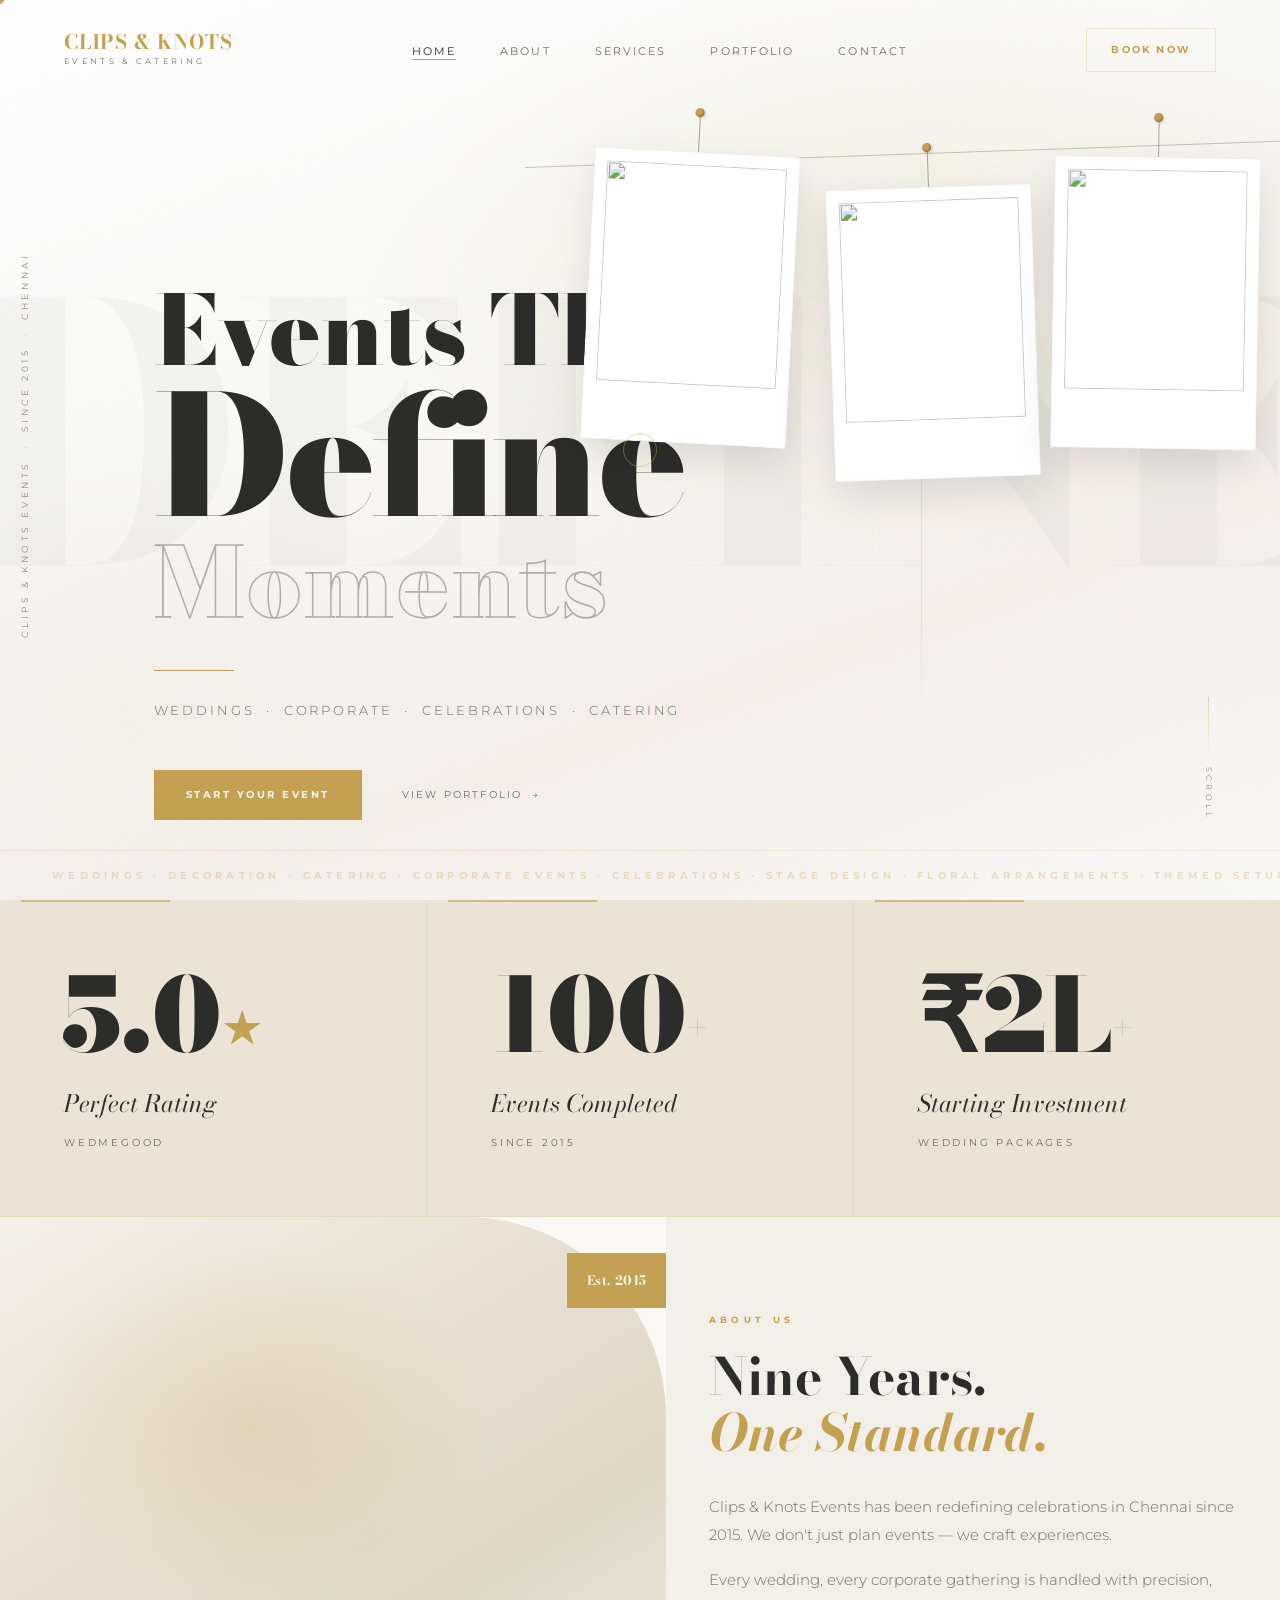
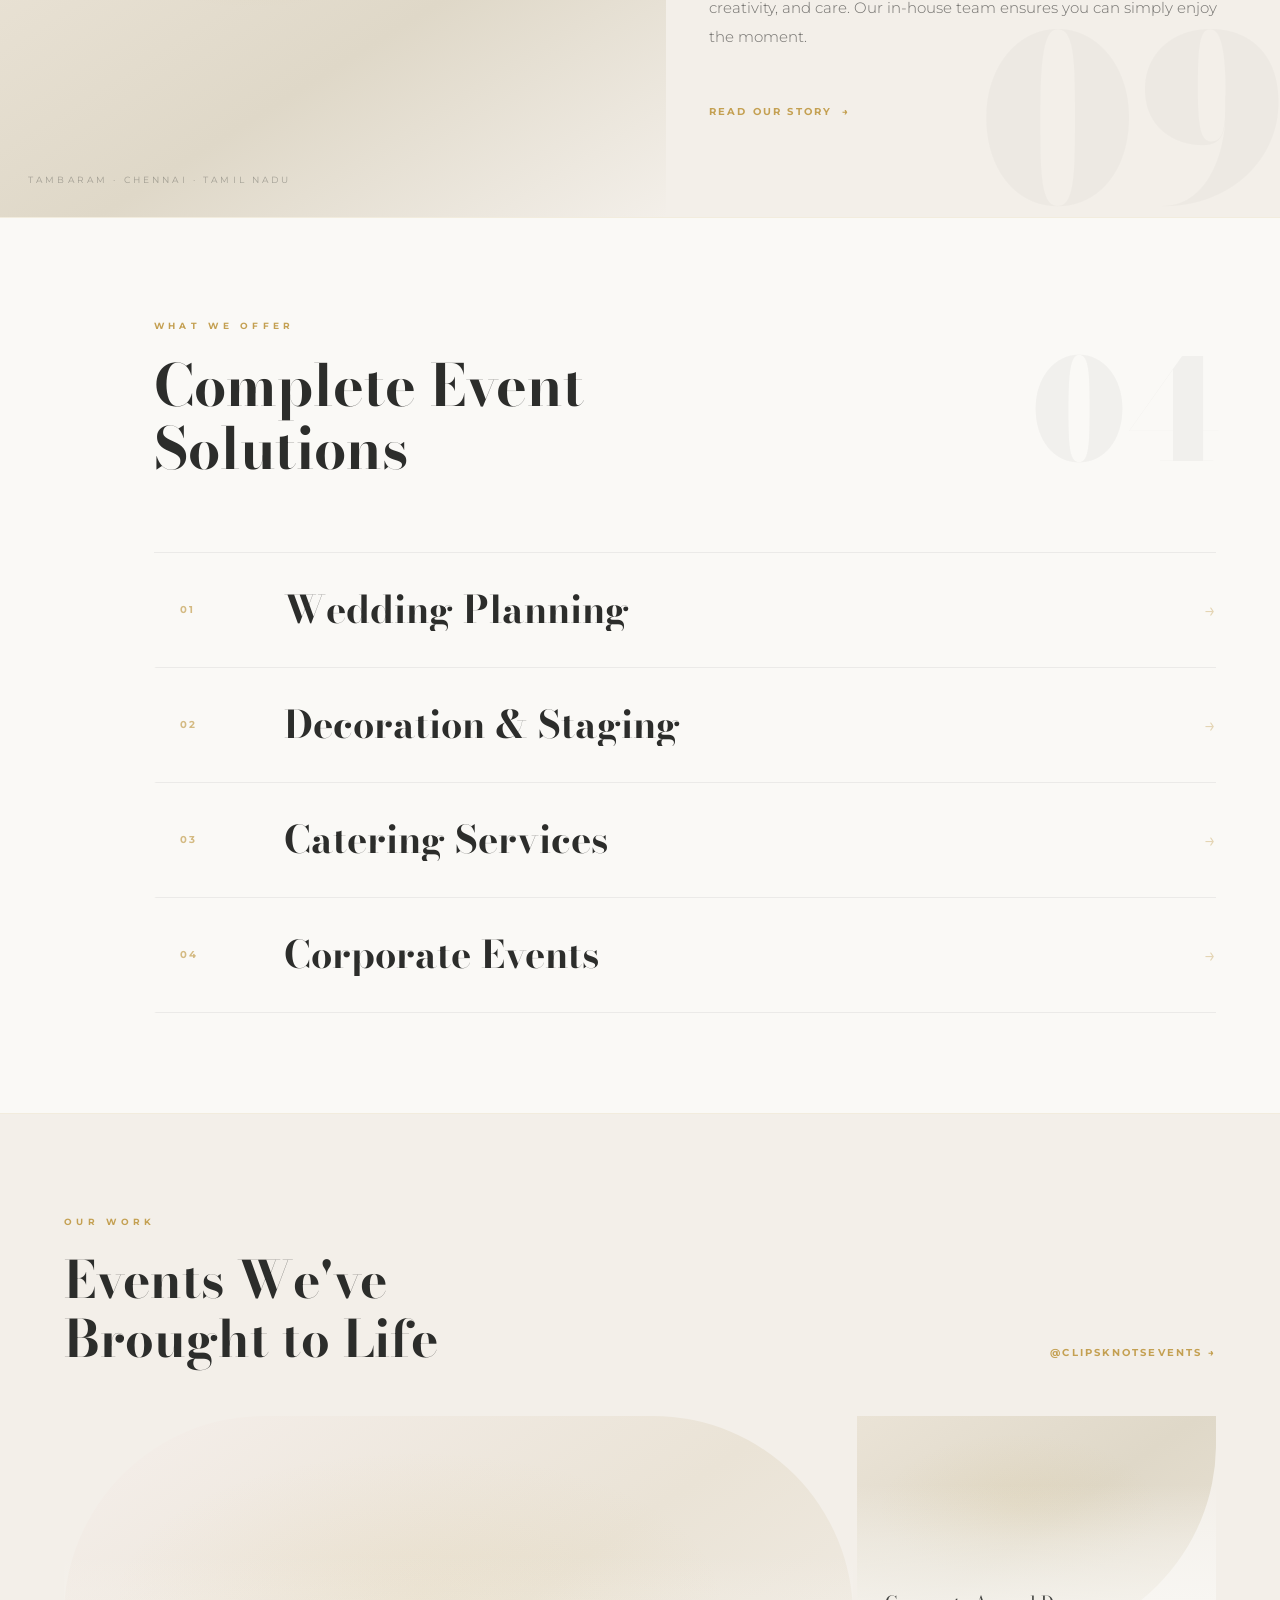
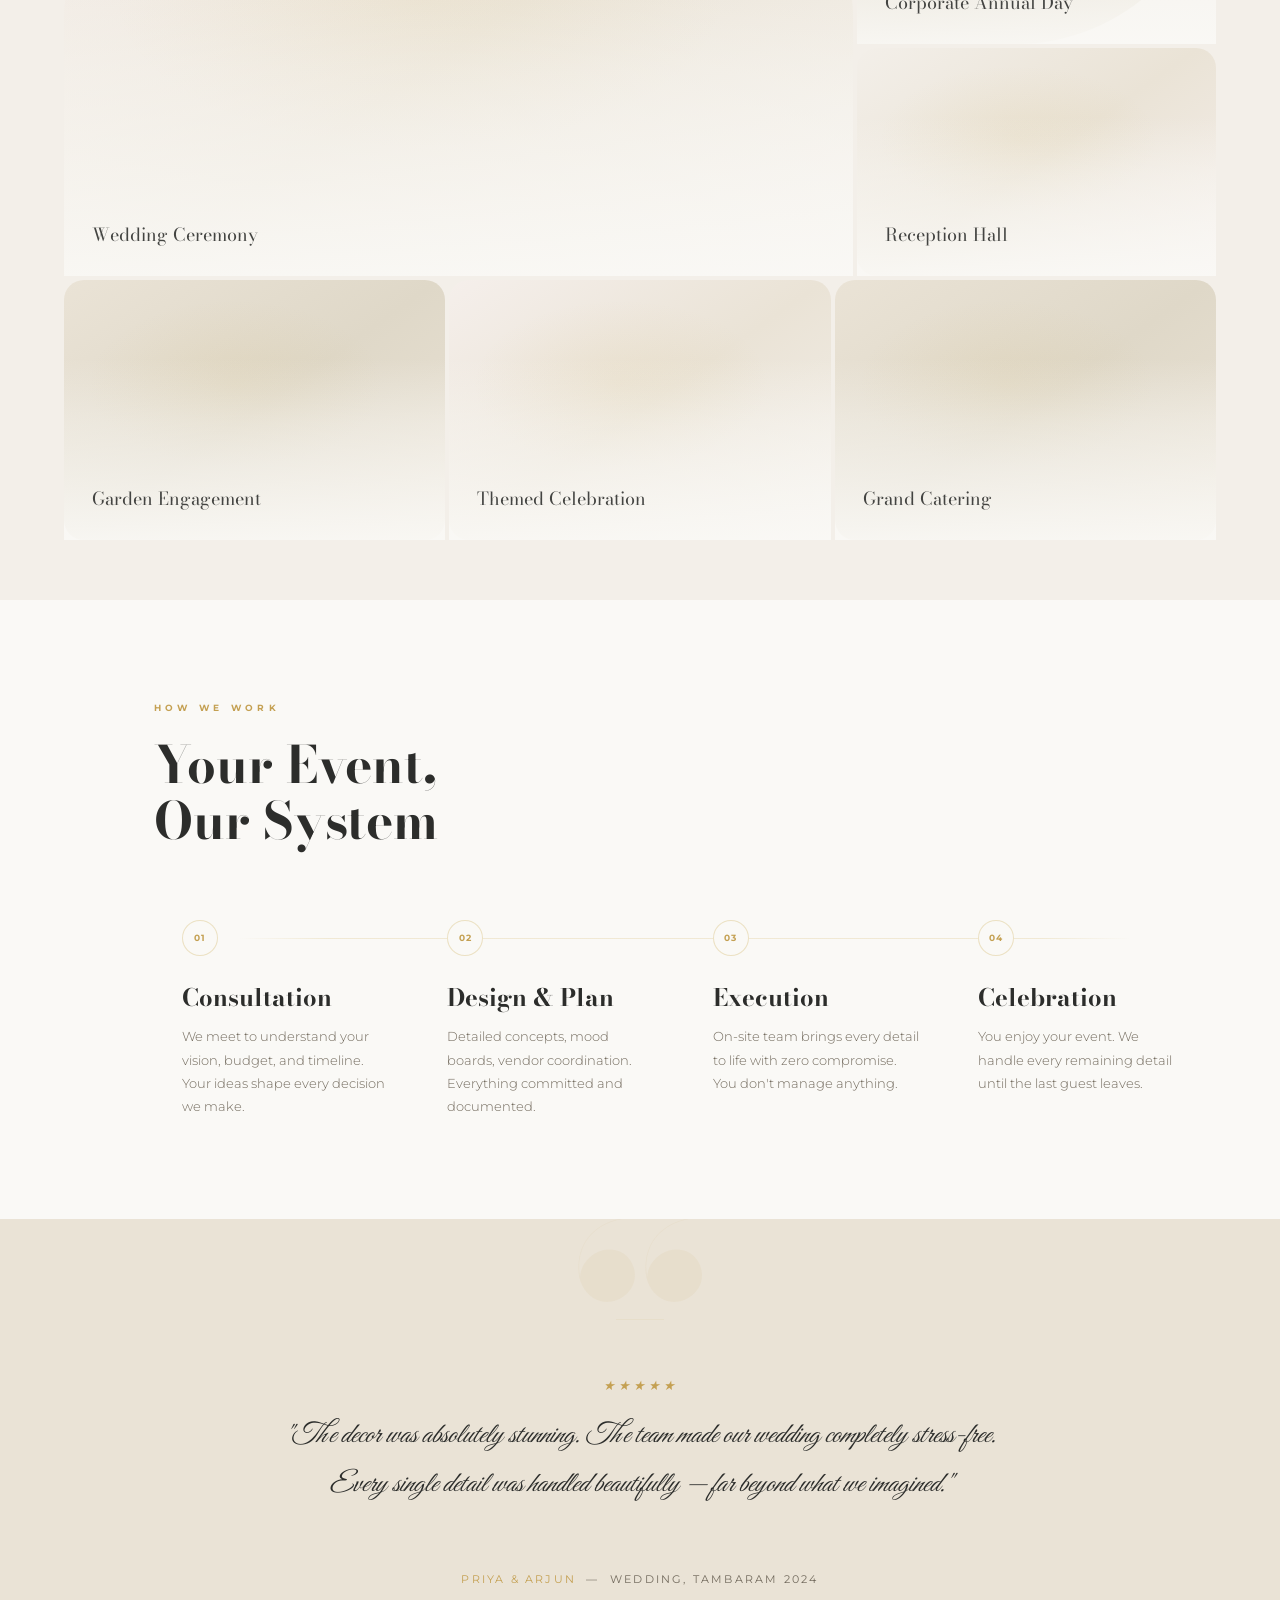
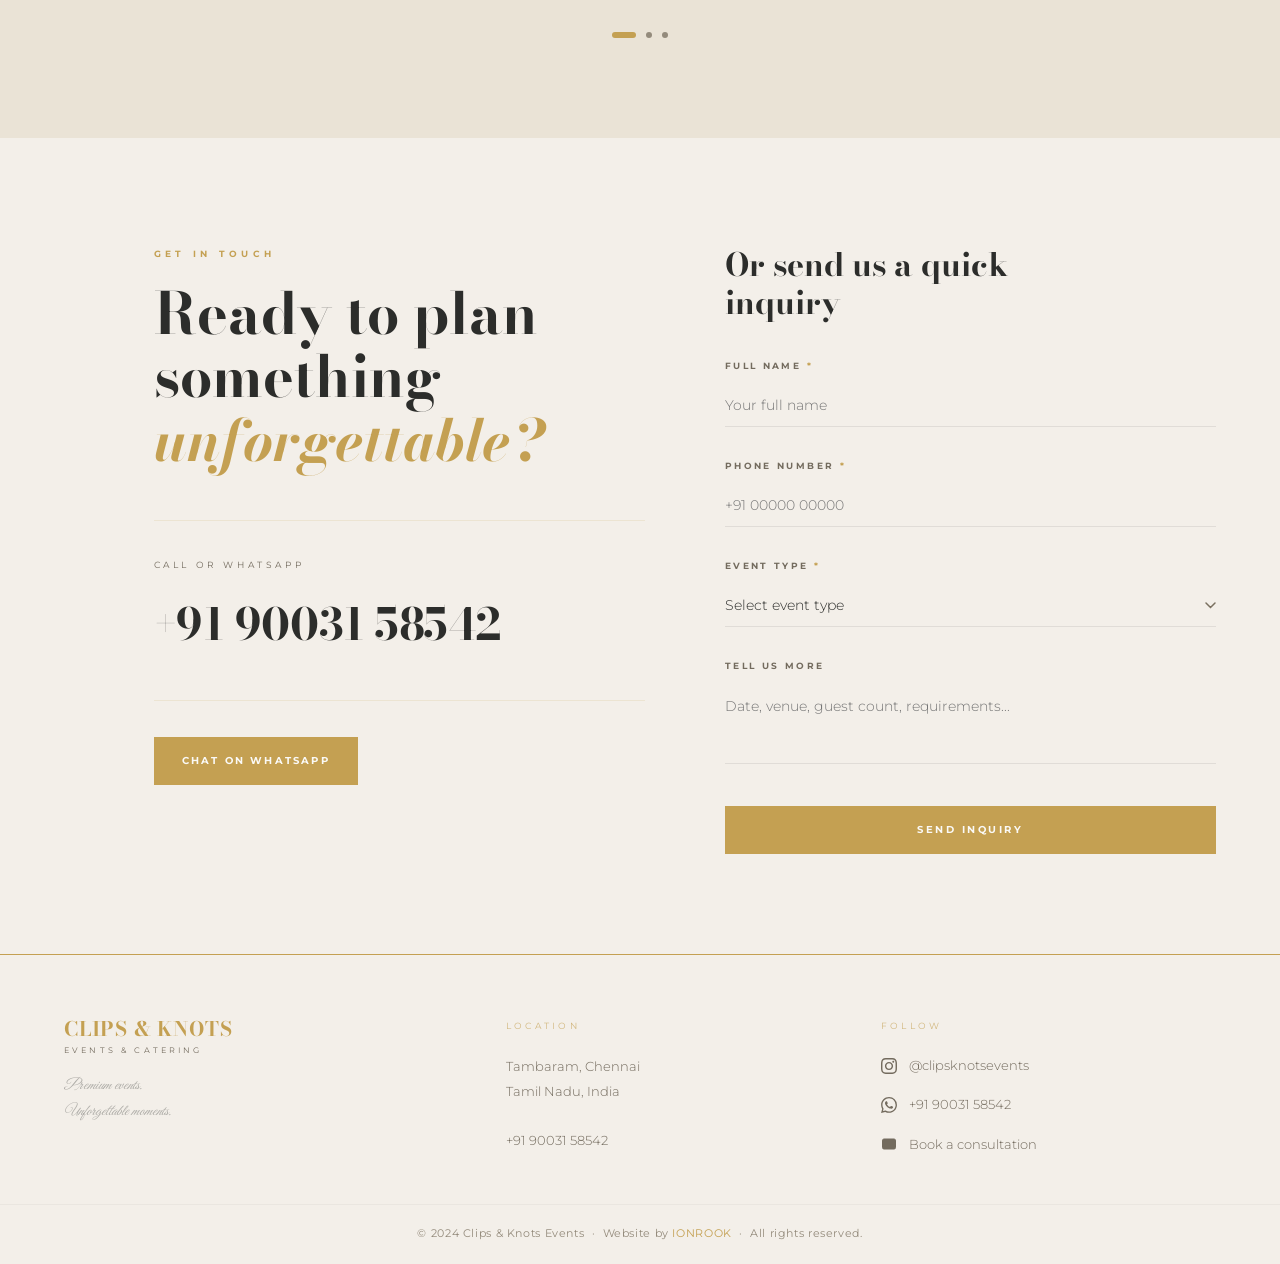
==== commit 9edac71e: "updated website files" ====
--- a/index.html
+++ b/index.html
@@ -30,27 +30,29 @@
        ============================================================ -->
   <nav class="nav" role="navigation" aria-label="Main navigation">
     <a href="index.html" class="nav-logo" aria-label="Clips & Knots Events — Home">
-      C &amp; K
-      <small>Events &amp; Catering</small>
+      <span class="nav-logo-name">CLIPS &amp; KNOTS</span>
+      <span class="nav-logo-sub">Events &amp; Catering</span>
     </a>
     <ul class="nav-links" role="list">
+      <li><a href="index.html" aria-current="page">Home</a></li>
       <li><a href="about.html">About</a></li>
       <li><a href="#services">Services</a></li>
       <li><a href="#work">Portfolio</a></li>
-      <li><a href="#contact">Contact</a></li>
+      <li><a href="contact.html">Contact</a></li>
     </ul>
-    <a href="#contact" class="nav-cta">Book Now</a>
-    <button class="hamburger" aria-label="Open menu" aria-expanded="false">
+    <a href="contact.html" class="nav-cta">Book Now</a>
+    <button class="nav-hamburger" aria-label="Open menu" aria-expanded="false">
       <span></span><span></span><span></span>
     </button>
   </nav>
 
   <!-- Mobile menu -->
   <div class="mobile-menu" role="dialog" aria-modal="true" aria-label="Navigation menu">
+    <a href="index.html">Home</a>
     <a href="about.html">About</a>
     <a href="#services">Services</a>
     <a href="#work">Portfolio</a>
-    <a href="#contact">Contact</a>
+    <a href="contact.html">Contact</a>
     <a href="https://wa.me/919003158542?text=Hi%20Clips%20%26%20Knots%2C%20I'm%20interested%20in%20your%20event%20planning%20services." target="_blank" rel="noopener noreferrer">WhatsApp Us</a>
   </div>
 
@@ -104,12 +106,30 @@
 
       </div>
 
-      <!-- Floating achievement badge — fills right dead zone on desktop -->
-      <div class="hero-badge" aria-hidden="true">
-        <p class="hero-badge-num">5.0<span class="hero-badge-star">&#9733;</span></p>
-        <p class="hero-badge-label">WedMeGood</p>
-        <div class="hero-badge-sep"></div>
-        <p class="hero-badge-events">100+ events</p>
+      <!-- Hanging Images (Polaroids) -->
+      <div class="hanging-gallery" aria-hidden="true">
+        <div class="thread"></div>
+        <div class="hanging-image p1">
+          <div class="string"></div>
+          <div class="pin"></div>
+          <div class="polaroid">
+            <img src="https://images.unsplash.com/photo-1511285560929-80b456fea0bc?auto=format&fit=crop&q=80&w=400" alt="">
+          </div>
+        </div>
+        <div class="hanging-image p2">
+          <div class="string"></div>
+          <div class="pin"></div>
+          <div class="polaroid">
+            <img src="https://images.unsplash.com/photo-1465495976277-4387d4b0b4c6?auto=format&fit=crop&q=80&w=400" alt="">
+          </div>
+        </div>
+        <div class="hanging-image p3">
+          <div class="string"></div>
+          <div class="pin"></div>
+          <div class="polaroid">
+            <img src="https://images.unsplash.com/photo-1519225421980-715cb0215aed?auto=format&fit=crop&q=80&w=400" alt="">
+          </div>
+        </div>
       </div>
 
       <!-- Scroll indicator -->
--- a/css/home.css
+++ b/css/home.css
@@ -1,22 +1,22 @@
-@import url('https://fonts.googleapis.com/css2?family=Playfair+Display:ital,wght@0,400;0,700;0,900;1,400;1,700&family=Lato:wght@300;400;700&family=Cormorant+Garamond:ital,wght@1,400;1,500;1,600&display=swap');
+@import url('https://fonts.googleapis.com/css2?family=Bodoni+Moda:ital,opsz,wght@0,6..96,400;0,6..96,700;0,6..96,900;1,6..96,400;1,6..96,700&family=Great+Vibes&family=Montserrat:ital,wght@0,300;0,400;0,600;0,700;1,300;1,400&display=swap');
 
 /* ============================================
    TOKENS
    ============================================ */
 :root {
-  --black:    #080808;
-  --dark:     #0c0c0c;
-  --dark-2:   #111111;
-  --dark-3:   #181818;
-  --white:    #f0ece4;
-  --muted:    #7a7060;
-  --muted-2:  #5a5448;
-  --gold:     #c9a84c;
-  --gold-dim: rgba(201,168,76,0.18);
-  --gold-line:rgba(201,168,76,0.14);
-  --serif:    'Playfair Display', Georgia, serif;
-  --sans:     'Lato', sans-serif;
-  --quote:    'Cormorant Garamond', Georgia, serif;
+  --black:    #FAF9F6;
+  --dark:     #F3EFE9;
+  --dark-2:   #EAE3D6;
+  --dark-3:   #DFD8C8;
+  --white:    #2C2D2B;
+  --muted:    #736B5E;
+  --muted-2:  #948B7C;
+  --gold:     #C4A052;
+  --gold-dim: rgba(196, 160, 82, 0.2);
+  --gold-line:rgba(196, 160, 82, 0.15);
+  --serif:    'Bodoni Moda', serif;
+  --sans:     'Montserrat', sans-serif;
+  --quote:    'Great Vibes', cursive;
   --ease-out: cubic-bezier(0.76, 0, 0.24, 1);
   --ease-in:  cubic-bezier(0.24, 1, 0.76, 1);
 }
@@ -116,13 +116,18 @@
   transition: padding .4s var(--ease-out), background .4s;
 }
 .nav.scrolled {
-  background: rgba(8,8,8,0.96);
+  background: rgba(250,249,246,0.96);
   backdrop-filter: blur(16px);
   -webkit-backdrop-filter: blur(16px);
   padding: 18px 5% 18px 64px;
   border-bottom: 1px solid var(--gold-line);
 }
 .nav-logo {
+  display: flex;
+  flex-direction: column;
+  gap: 3px;
+}
+.nav-logo-name {
   font-family: var(--serif);
   font-size: 20px;
   font-weight: 700;
@@ -130,7 +135,7 @@
   letter-spacing: 0.04em;
   line-height: 1;
 }
-.nav-logo small {
+.nav-logo-sub {
   display: block;
   font-family: var(--sans);
   font-size: 7.5px;
@@ -138,7 +143,6 @@
   letter-spacing: 0.44em;
   text-transform: uppercase;
   color: var(--muted);
-  margin-top: 4px;
 }
 .nav-links {
   display: flex;
@@ -165,6 +169,8 @@
 }
 .nav-links a:hover { color: var(--white); }
 .nav-links a:hover::after { right: 0; }
+.nav-links a[aria-current="page"] { color: var(--white); }
+.nav-links a[aria-current="page"]::after { right: 0; }
 .nav-cta {
   font-family: var(--sans);
   font-size: 10px;
@@ -179,28 +185,31 @@
 .nav-cta:hover { background: var(--gold); color: var(--black); }
 
 /* Hamburger */
-.hamburger {
+.nav-hamburger {
   display: none;
   flex-direction: column;
   gap: 5px;
   padding: 6px;
-}
-.hamburger span {
+  background: none;
+  border: none;
+  cursor: pointer;
+}
+.nav-hamburger span {
   display: block;
   width: 22px; height: 1.5px;
   background: var(--gold);
   transition: transform .4s var(--ease-out), opacity .3s;
 }
-.hamburger.open span:nth-child(1) { transform: translateY(6.5px) rotate(45deg); }
-.hamburger.open span:nth-child(2) { opacity: 0; }
-.hamburger.open span:nth-child(3) { transform: translateY(-6.5px) rotate(-45deg); }
+.nav-hamburger.active span:nth-child(1) { transform: translateY(6.5px) rotate(45deg); }
+.nav-hamburger.active span:nth-child(2) { opacity: 0; }
+.nav-hamburger.active span:nth-child(3) { transform: translateY(-6.5px) rotate(-45deg); }
 
 /* Mobile overlay */
 .mobile-menu {
   display: none;
   position: fixed;
   inset: 0;
-  background: rgba(6,5,4,0.99);
+  background: rgba(250,249,246,0.99);
   z-index: 999;
   flex-direction: column;
   align-items: center;
@@ -230,9 +239,9 @@
   padding: 0 5% 80px 12%;
   overflow: hidden;
   background:
-    radial-gradient(ellipse 70% 55% at 70% 30%, rgba(201,168,76,0.055) 0%, transparent 60%),
-    radial-gradient(ellipse 50% 70% at 10% 80%, rgba(140,70,15,0.07) 0%, transparent 45%),
-    linear-gradient(160deg, #050300 0%, #0c0c0c 40%, #110800 70%, #080808 100%);
+    radial-gradient(ellipse 70% 55% at 70% 30%, rgba(196,160,82,0.12) 0%, transparent 60%),
+    radial-gradient(ellipse 50% 70% at 10% 80%, rgba(243,239,233,0.8) 0%, transparent 45%),
+    linear-gradient(160deg, #FFFFFF 0%, #FAF9F6 40%, #F5EFEB 70%, #FAF9F6 100%);
 }
 
 /* Grain texture */
@@ -369,7 +378,7 @@
 .hero-headline .l3 {
   font-size: clamp(52px, 7.5vw, 98px);
   color: transparent;
-  -webkit-text-stroke: 1.5px rgba(240,236,228,0.35);
+  -webkit-text-stroke: 1.5px rgba(44,45,43,0.35);
   letter-spacing: 0.04em;
 }
 
@@ -515,7 +524,7 @@
   overflow: hidden;
 }
 .stat-block + .stat-block {
-  border-left: 1px solid rgba(255,255,255,0.04);
+  border-left: 1px solid rgba(0,0,0,0.04);
 }
 .stat-block::before {
   content: '';
@@ -603,10 +612,10 @@
   position: absolute;
   inset: 0;
   background:
-    radial-gradient(ellipse 65% 55% at 38% 35%, rgba(201,168,76,0.12) 0%, transparent 55%),
-    radial-gradient(ellipse 80% 65% at 72% 72%, rgba(120,55,15,0.14) 0%, transparent 50%),
-    linear-gradient(148deg, #1a0d04 0%, #220e05 30%, #18100a 65%, #100d08 100%);
+    radial-gradient(ellipse 65% 55% at 38% 35%, rgba(196,160,82,0.2) 0%, transparent 55%),
+    linear-gradient(148deg, #F3EFE9 0%, #EAE3D6 30%, #DFD8C8 65%, #F3EFE9 100%);
   transition: transform 8s ease;
+  border-radius: 0 200px 0 0; /* Add arch aesthetic */
 }
 .about-img-col:hover .about-img { transform: scale(1.03); }
 .about-img-caption {
@@ -617,7 +626,7 @@
   font-size: 9px;
   letter-spacing: 0.35em;
   text-transform: uppercase;
-  color: rgba(240,236,228,0.35);
+  color: rgba(44,45,43,0.35);
 }
 .about-badge {
   position: absolute;
@@ -672,7 +681,7 @@
   font-family: var(--sans);
   font-size: 15px;
   font-weight: 300;
-  color: rgba(240,236,228,0.65);
+  color: rgba(44,45,43,0.65);
   line-height: 1.9;
   margin-bottom: 16px;
 }
@@ -728,7 +737,7 @@
 }
 
 /* Service list rows */
-.services-list { border-top: 1px solid rgba(255,255,255,0.06); }
+.services-list { border-top: 1px solid rgba(0,0,0,0.06); }
 
 .svc-row {
   display: grid;
@@ -736,7 +745,7 @@
   align-items: center;
   gap: 24px;
   padding: 36px 0;
-  border-bottom: 1px solid rgba(255,255,255,0.06);
+  border-bottom: 1px solid rgba(0,0,0,0.06);
   border-left: 2px solid transparent;
   padding-left: 24px;
   transition: border-left-color .35s var(--ease-out),
@@ -870,13 +879,13 @@
 }
 .p-item:hover .p-img { transform: scale(1.06); }
 
-/* Gradient backgrounds per item */
-.p-img-1 { background: linear-gradient(145deg,#200808 0%,#3d1414 50%,#1a0a0a 100%); }
-.p-img-2 { background: linear-gradient(145deg,#08081f 0%,#14143d 50%,#0a0a1c 100%); }
-.p-img-3 { background: linear-gradient(145deg,#1a1205 0%,#302210 50%,#1a1108 100%); }
-.p-img-4 { background: linear-gradient(145deg,#081808 0%,#142814 50%,#0a1a0a 100%); }
-.p-img-5 { background: linear-gradient(145deg,#1a0818 0%,#2d1530 50%,#160a18 100%); }
-.p-img-6 { background: linear-gradient(145deg,#1f1303 0%,#3a2810 50%,#1a1208 100%); }
+/* Gradient backgrounds per item for a light aesthetic */
+.p-img-1 { background: linear-gradient(145deg,#F5EFEB 0%,#EAE3D6 50%,#F3EFE9 100%); border-radius: 200px 200px 0 0; }
+.p-img-2 { background: linear-gradient(145deg,#EAE3D6 0%,#DFD8C8 50%,#EAE3D6 100%); border-radius: 0 0 200px 0; }
+.p-img-3 { background: linear-gradient(145deg,#F3EFE9 0%,#EAE3D6 50%,#F5EFEB 100%); border-radius: 20px; }
+.p-img-4 { background: linear-gradient(145deg,#EAE3D6 0%,#DFD8C8 50%,#EAE3D6 100%); border-radius: 20px; }
+.p-img-5 { background: linear-gradient(145deg,#F5EFEB 0%,#EAE3D6 50%,#F3EFE9 100%); border-radius: 20px; }
+.p-img-6 { background: linear-gradient(145deg,#EAE3D6 0%,#DFD8C8 50%,#EAE3D6 100%); border-radius: 20px; }
 
 /* Golden shimmer on all items */
 .p-img::before {
@@ -890,14 +899,14 @@
 .p-overlay {
   position: absolute;
   inset: 0;
-  background: linear-gradient(to top, rgba(6,4,2,0.78) 0%, rgba(6,4,2,0.12) 45%, transparent 70%);
+  background: linear-gradient(to top, rgba(250,249,246,0.9) 0%, rgba(250,249,246,0.4) 45%, transparent 70%);
   display: flex;
   align-items: flex-end;
   padding: 24px 28px;
   transition: background .5s cubic-bezier(0.4,0,0.2,1);
 }
 .p-item:hover .p-overlay {
-  background: linear-gradient(to top, rgba(6,4,2,0.92) 0%, rgba(6,4,2,0.55) 50%, rgba(6,4,2,0.18) 100%);
+  background: linear-gradient(to top, rgba(250,249,246,0.98) 0%, rgba(250,249,246,0.7) 50%, rgba(250,249,246,0.3) 100%);
 }
 
 .p-name {
@@ -1194,7 +1203,7 @@
   width: 100%;
   background: transparent;
   border: none;
-  border-bottom: 1px solid rgba(255,255,255,0.08);
+  border-bottom: 1px solid rgba(0,0,0,0.08);
   color: var(--white);
   font-family: var(--sans);
   font-size: 14px;
@@ -1212,7 +1221,7 @@
   background-position: right 0 center;
   padding-right: 20px;
 }
-.fgroup select option { background: #1a1a1a; color: var(--white); }
+.fgroup select option { background: #F3EFE9; color: var(--white); }
 .fgroup textarea { resize: none; min-height: 72px; }
 .fgroup input:focus,
 .fgroup select:focus,
@@ -1240,7 +1249,7 @@
    FOOTER
    ============================================ */
 .footer {
-  background: #040404;
+  background: #F3EFE9;
   border-top: 1px solid var(--gold);
 }
 .footer-main {
@@ -1272,7 +1281,7 @@
   font-family: var(--quote);
   font-style: italic;
   font-size: 15px;
-  color: rgba(240,236,228,0.35);
+  color: rgba(44,45,43,0.35);
   line-height: 1.7;
 }
 .footer-col-title {
@@ -1316,7 +1325,7 @@
   flex-shrink: 0;
 }
 .footer-bottom {
-  border-top: 1px solid rgba(255,255,255,0.04);
+  border-top: 1px solid rgba(0,0,0,0.04);
   padding: 20px 5%;
   text-align: center;
   max-width: 1400px;
@@ -1330,63 +1339,86 @@
 }
 
 /* ============================================
-   HERO FLOATING BADGE (fills right dead zone)
-   ============================================ */
-.hero-badge {
-  position: absolute;
-  top: 50%;
-  right: 9%;
-  transform: translateY(-50%);
-  border: 1px solid rgba(201,168,76,0.22);
-  padding: 32px 28px;
-  text-align: center;
-  background: rgba(8,8,8,0.52);
-  backdrop-filter: blur(12px);
-  -webkit-backdrop-filter: blur(12px);
-  opacity: 0;
-  animation: badgeReveal 1s var(--ease-out) 1.1s forwards;
-  min-width: 148px;
+   HANGING IMAGES GALLERY
+   ============================================ */
+.hanging-gallery {
+  position: absolute;
+  top: 0;
+  right: 5%;
+  width: 45%;
+  height: 100%;
   z-index: 2;
-}
-@keyframes badgeReveal {
-  from { opacity: 0; transform: translateY(calc(-50% + 16px)); }
-  to   { opacity: 1; transform: translateY(-50%); }
-}
-.hero-badge-num {
-  font-family: var(--serif);
-  font-size: 48px;
-  font-weight: 900;
-  color: var(--white);
-  letter-spacing: -0.02em;
-  line-height: 1;
-}
-.hero-badge-star {
-  color: var(--gold);
-  font-size: 0.42em;
-  vertical-align: middle;
-  margin-left: 2px;
-}
-.hero-badge-label {
-  font-family: var(--sans);
-  font-size: 7.5px;
-  letter-spacing: 0.42em;
-  text-transform: uppercase;
-  color: var(--muted);
-  margin-top: 10px;
-}
-.hero-badge-sep {
-  width: 36px;
+  display: flex;
+  justify-content: center;
+  align-items: flex-start;
+  padding-top: 18vh;
+  gap: 24px;
+  pointer-events: none;
+}
+.thread {
+  position: absolute;
+  top: 17vh;
+  left: -20%;
+  right: -20%;
   height: 1px;
-  background: rgba(201,168,76,0.35);
-  margin: 20px auto;
-}
-.hero-badge-events {
-  font-family: var(--quote);
-  font-style: italic;
-  font-size: 15px;
-  color: rgba(240,236,228,0.55);
-}
-@media (max-width: 1100px) { .hero-badge { display: none; } }
+  background: var(--muted-2);
+  opacity: 0.5;
+  transform: rotate(-2deg);
+  z-index: 0;
+}
+.hanging-image {
+  position: relative;
+  z-index: 1;
+  transform-origin: top center;
+  animation: swing 6s infinite ease-in-out alternate;
+}
+.hanging-image.p1 { margin-top: -10px; animation-delay: 0s; transform: rotate(3deg); }
+.hanging-image.p2 { margin-top: 25px; animation-delay: -2s; transform: rotate(-2deg); }
+.hanging-image.p3 { margin-top: -5px; animation-delay: -4s; transform: rotate(1deg); }
+
+.hanging-image.p1 { animation-name: swing1; }
+@keyframes swing1 { 0% { transform: rotate(4deg); } 100% { transform: rotate(-1deg); } }
+.hanging-image.p2 { animation-name: swing2; }
+@keyframes swing2 { 0% { transform: rotate(-3deg); } 100% { transform: rotate(2deg); } }
+.hanging-image.p3 { animation-name: swing3; }
+@keyframes swing3 { 0% { transform: rotate(1deg); } 100% { transform: rotate(-3deg); } }
+
+.string {
+  position: absolute;
+  top: -40px;
+  left: 50%;
+  width: 1px;
+  height: 40px;
+  background: var(--muted);
+  opacity: 0.6;
+}
+.pin {
+  position: absolute;
+  top: -44px;
+  left: 50%;
+  transform: translateX(-50%);
+  width: 9px;
+  height: 9px;
+  background: #C4A052;
+  border-radius: 50%;
+  box-shadow: 1px 1px 3px rgba(0,0,0,0.2), inset -1px -1px 2px rgba(0,0,0,0.3);
+  z-index: 2;
+}
+.polaroid {
+  background: #FFF;
+  padding: 12px 12px 48px 12px;
+  box-shadow: 0 15px 40px rgba(0,0,0,0.1);
+  border-radius: 2px;
+  border: 1px solid rgba(0,0,0,0.05);
+}
+.polaroid img {
+  width: 180px;
+  height: 220px;
+  object-fit: cover;
+  filter: sepia(0.1) contrast(1.05);
+}
+
+@media (max-width: 1100px) { .hanging-gallery { display: none; } }
 
 /* ============================================
    RESPONSIVE
@@ -1439,7 +1471,7 @@
   .nav { padding: 22px 5% 22px 5%; }
   .nav.scrolled { padding: 15px 5%; }
   .nav-links, .nav-cta { display: none; }
-  .hamburger { display: flex; }
+  .nav-hamburger { display: flex; }
   .mobile-menu { display: flex; }
 
   .hero { padding: 0 5% 70px; }
@@ -1453,7 +1485,7 @@
   }
 
   .stats-inner { flex-direction: column; }
-  .stat-block + .stat-block { border-left: none; border-top: 1px solid rgba(255,255,255,0.05); }
+  .stat-block + .stat-block { border-left: none; border-top: 1px solid rgba(0,0,0,0.05); }
 
   .svc-row {
     grid-template-columns: 48px 1fr 32px;
